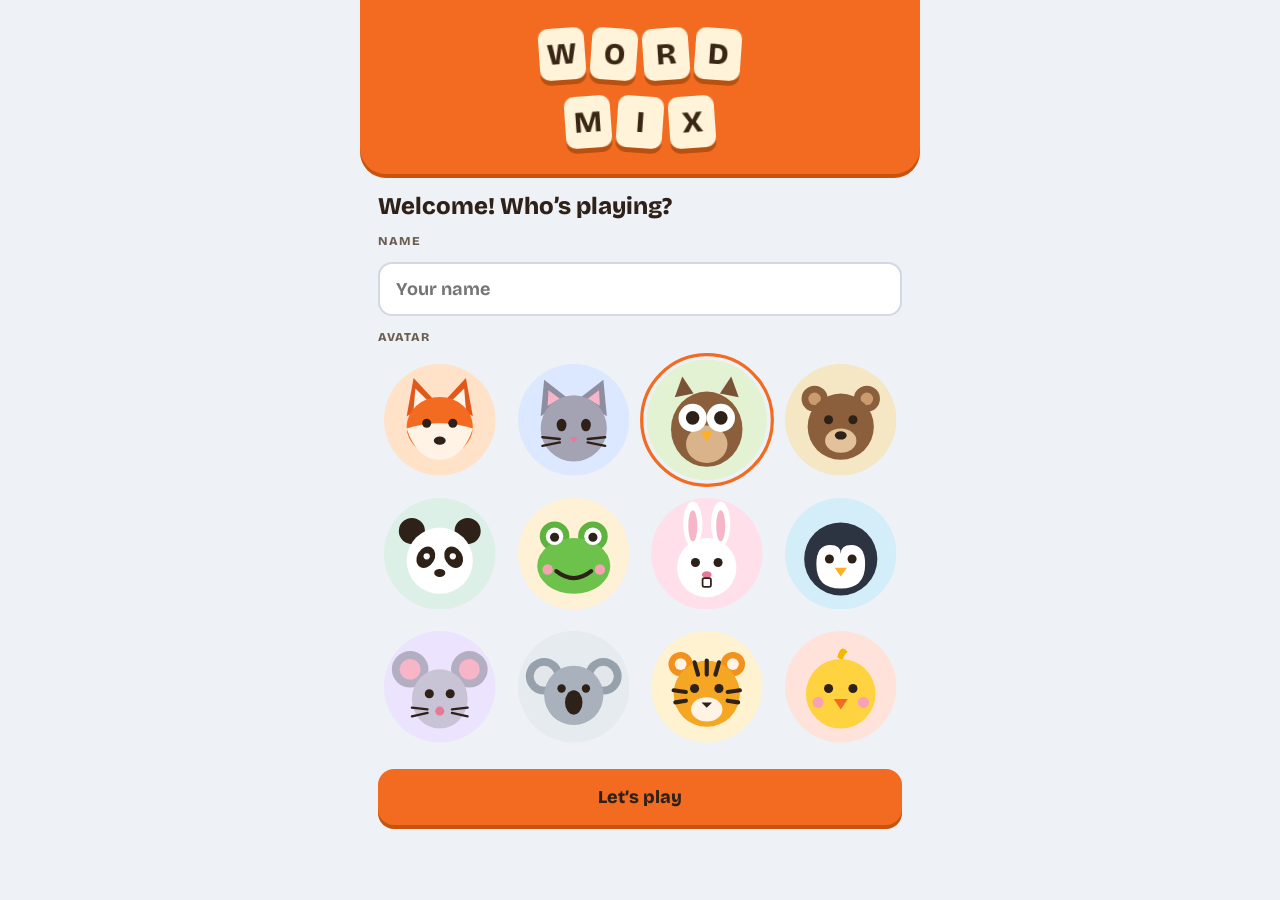
==== index.html @ 6c839f0f "Add Word Mix game Co-Authored-By: Claude Opus 5.5 <noreply@anthropic.com> Claude-Session: https://cl" ====
<!doctype html>
<html lang="en-GB">
<head>
<meta charset="utf-8">
<meta name="viewport" content="width=device-width, initial-scale=1, viewport-fit=cover, user-scalable=no">
<title>Word Mix</title>
<meta name="description" content="A word-grid game. Swipe touching letters to find words. Play solo, pass and play, or phone to phone with no internet.">
<meta name="theme-color" content="#F26B21">
<meta name="apple-mobile-web-app-capable" content="yes">
<meta name="mobile-web-app-capable" content="yes">
<meta name="apple-mobile-web-app-status-bar-style" content="black-translucent">
<meta name="apple-mobile-web-app-title" content="Word Mix">
<link rel="manifest" href="manifest.webmanifest">
<link rel="icon" type="image/png" href="icons/favicon-64.png">
<link rel="apple-touch-icon" href="icons/apple-touch-icon.png">
<link rel="preconnect" href="https://fonts.googleapis.com">
<link rel="preconnect" href="https://fonts.gstatic.com" crossorigin>
<link href="https://fonts.googleapis.com/css2?family=Bricolage+Grotesque:opsz,wght@12..96,500..800&display=swap" rel="stylesheet">
<link rel="stylesheet" href="styles.css">
</head>
<body>
<main id="app"></main>
<script src="qr.js"></script>
<script src="avatars.js"></script>
<script src="net.js"></script>
<script src="app.js"></script>
<script>
  if ('serviceWorker' in navigator && location.protocol !== 'file:') {
    window.addEventListener('load', function () { navigator.serviceWorker.register('sw.js').catch(function () {}); });
  }
</script>
</body>
</html>
---- styles.css ----
:root {
  --bg: #EEF1F5;
  --ink: #2E2117;
  --muted: #6B5D50;
  --orange: #F26B21;
  --orange-dk: #C8530F;
  --orange-btn: #D85A15;
  --card: #FFFFFF;
  --card-sh: #D3D9E2;
  --cream: #FFF8EE;
  --tile: #F6E7C4;
  --tile-sh: #C9A974;
  --tile-ink: #3A2614;
  --sel: #FFC93A;
  --sel-sh: #C9951A;
  --good: #86D069;
  --good-sh: #4E9A32;
  --good-ink: #2E7D1E;
  --bad: #B23A1E;
  --blue: #2F6FDE;
  --blue-sh: #1E4FA8;
  --board: #DCE2EA;
  --font: 'Bricolage Grotesque', ui-rounded, system-ui, -apple-system, 'Segoe UI', sans-serif;
  color-scheme: light;
}
* { box-sizing: border-box; -webkit-tap-highlight-color: transparent; }
html, body { margin: 0; height: 100%; background: var(--bg); color: var(--ink); font-family: var(--font); }
body { overscroll-behavior: none; -webkit-font-smoothing: antialiased; }
button, input { font-family: inherit; color: inherit; }
button { cursor: pointer; }
:focus-visible { outline: 3px solid var(--blue); outline-offset: 2px; }

#app { position: relative; height: 100vh; height: 100dvh; max-width: 560px; margin: 0 auto; overflow: hidden; background: var(--bg); }
.screen { position: absolute; inset: 0; display: flex; flex-direction: column; overflow: hidden; animation: screenIn .45s cubic-bezier(.2,.8,.3,1) both; }
.screen.leaving { animation: screenOut .25s ease-in both; pointer-events: none; }
@keyframes screenIn { from { opacity: 0; transform: translateY(18px); } to { opacity: 1; transform: none; } }
@keyframes screenOut { from { opacity: 1; } to { opacity: 0; transform: scale(.98); } }
.scroll { flex: 1; min-height: 0; overflow-y: auto; -webkit-overflow-scrolling: touch; padding: 18px 18px calc(24px + env(safe-area-inset-bottom)); display: flex; flex-direction: column; gap: 14px; }

/* Header band */
.band { background: var(--orange); padding: calc(14px + env(safe-area-inset-top)) 18px 18px; border-radius: 0 0 26px 26px; box-shadow: 0 4px 0 var(--orange-dk); display: flex; flex-direction: column; gap: 14px; flex-shrink: 0; position: relative; z-index: 2; }
.band-row { display: flex; align-items: center; justify-content: space-between; gap: 10px; }
.band h1 { margin: 0; font-size: 24px; font-weight: 800; color: #FFFFFF; letter-spacing: .01em; }
.icon-btn { width: 44px; height: 44px; border: 0; border-radius: 12px; background: var(--orange-btn); color: #FFFFFF; display: inline-flex; align-items: center; justify-content: center; padding: 0; flex-shrink: 0; transition: transform .15s; }
.icon-btn:active { transform: translateY(2px) scale(.95); }
.icon-btn svg { width: 22px; height: 22px; }
.band-btn { height: 44px; padding: 0 14px; border: 0; border-radius: 12px; background: var(--orange-btn); color: #FFFFFF; font-weight: 700; font-size: 15px; transition: transform .15s; }
.band-btn:active { transform: translateY(2px) scale(.96); }

/* Logo */
.logo { display: flex; gap: 4px; align-items: center; }
.logo .lt { display: inline-block; }
.logo .lt span { display: flex; align-items: center; justify-content: center; width: 30px; height: 34px; border-radius: 7px; background: #FFF3D9; color: #3A2614; font-weight: 800; font-size: 19px; box-shadow: 0 3px 0 #B8500F; animation: bob 3.2s ease-in-out infinite; }
.logo .gap { width: 8px; }
.logo.big .lt span { width: 46px; height: 52px; font-size: 30px; border-radius: 10px; box-shadow: 0 5px 0 #B8500F; }
.logo.big { gap: 6px; flex-wrap: wrap; justify-content: center; }
.logo.big .gap { width: 100%; height: 4px; }
.logo.intro .lt { animation: logoDrop .9s cubic-bezier(.3,1.5,.5,1) both; }
@keyframes bob { 0%, 100% { transform: translateY(0); } 50% { transform: translateY(-4px); } }
@keyframes logoDrop { 0% { opacity: 0; transform: translateY(-60px) rotate(-20deg); } 70% { opacity: 1; transform: translateY(4px) rotate(var(--r, 0deg)); } 100% { opacity: 1; transform: rotate(var(--r, 0deg)); } }

/* Buttons and cards */
.btn { display: flex; align-items: center; justify-content: center; gap: 10px; min-height: 56px; padding: 0 20px; border: 0; border-radius: 16px; font-weight: 800; font-size: 18px; transition: transform .15s, box-shadow .15s; text-decoration: none; }
.btn:active { transform: translateY(3px); box-shadow: none !important; }
.btn:disabled { opacity: .45; pointer-events: none; }
.btn-orange { background: var(--orange); color: #2E2117; box-shadow: 0 4px 0 var(--orange-dk); }
.btn-blue { background: var(--blue); color: #FFFFFF; box-shadow: 0 4px 0 var(--blue-sh); }
.btn-white { background: var(--card); color: var(--ink); box-shadow: 0 4px 0 var(--card-sh); }
.btn-ghost { background: transparent; color: var(--ink); min-height: 48px; font-size: 16px; font-weight: 700; }
.btn svg { width: 22px; height: 22px; flex-shrink: 0; }
.big-choice { display: flex; align-items: center; gap: 14px; width: 100%; padding: 16px; border: 0; border-radius: 18px; background: var(--card); box-shadow: 0 4px 0 var(--card-sh); text-align: left; transition: transform .15s, box-shadow .15s; }
.big-choice:active { transform: translateY(3px); box-shadow: none; }
.big-choice .ic { width: 52px; height: 52px; border-radius: 14px; display: flex; align-items: center; justify-content: center; flex-shrink: 0; }
.big-choice .ic svg { width: 28px; height: 28px; }
.big-choice b { display: block; font-size: 19px; font-weight: 800; }
.big-choice small { display: block; font-size: 14px; color: var(--muted); font-weight: 600; margin-top: 2px; }
.card { background: var(--card); border-radius: 18px; box-shadow: 0 4px 0 var(--card-sh); padding: 16px; display: flex; flex-direction: column; gap: 12px; }
.label { font-size: 12px; font-weight: 800; letter-spacing: .08em; text-transform: uppercase; color: var(--muted); }
.hint-text { font-size: 14px; color: var(--muted); font-weight: 600; margin: 0; line-height: 1.4; }
h2.title { margin: 0; font-size: 24px; font-weight: 800; }

/* Segmented controls */
.seg { display: grid; grid-auto-columns: minmax(0, 1fr); grid-auto-flow: column; gap: 8px; }
.seg button { min-height: 48px; border: 2px solid var(--card-sh); border-radius: 12px; background: var(--card); font-weight: 700; font-size: 15px; padding: 4px 6px; transition: background-color .2s, color .2s, transform .15s; }
.seg button[aria-pressed="true"] { background: var(--blue); border-color: var(--blue); color: #FFFFFF; }
.seg button:active { transform: scale(.96); }
.modes { display: grid; grid-template-columns: repeat(2, minmax(0, 1fr)); gap: 10px; }
.mode { border: 2px solid var(--card-sh); background: var(--card); border-radius: 16px; padding: 14px 12px; text-align: left; display: flex; flex-direction: column; gap: 4px; transition: transform .15s, background-color .2s, border-color .2s; }
.mode b { font-size: 18px; font-weight: 800; }
.mode small { font-size: 13px; color: var(--muted); font-weight: 600; line-height: 1.3; }
.mode[aria-pressed="true"] { background: #FFF1E6; border-color: var(--orange); }
.mode:active { transform: scale(.97); }

/* Profile */
.player-chip { display: flex; align-items: center; gap: 10px; padding: 6px 14px 6px 6px; border: 0; border-radius: 999px; background: var(--cream); font-weight: 800; font-size: 16px; max-width: 70%; transition: transform .15s; }
.player-chip span { overflow: hidden; text-overflow: ellipsis; white-space: nowrap; }
.player-chip:active { transform: scale(.96); }
.avatar { display: block; flex-shrink: 0; }
.avatar-grid { display: grid; grid-template-columns: repeat(4, minmax(0, 1fr)); gap: 10px; }
.avatar-grid button { border: 3px solid transparent; background: transparent; border-radius: 999px; padding: 3px; display: flex; align-items: center; justify-content: center; transition: transform .2s, border-color .2s; }
.avatar-grid button[aria-pressed="true"] { border-color: var(--orange); transform: scale(1.08); }
.avatar-grid button svg { width: 100%; height: auto; }
.text-input { width: 100%; height: 54px; border: 2px solid var(--card-sh); border-radius: 14px; padding: 0 16px; font-size: 18px; font-weight: 700; background: var(--card); }
.text-input:focus { border-color: var(--blue); outline: none; }
.players { display: flex; flex-direction: column; gap: 8px; }
.prow { display: flex; align-items: center; gap: 12px; padding: 8px 10px; border-radius: 14px; background: var(--cream); animation: rowIn .6s cubic-bezier(.2,.9,.3,1.2) both; }
.prow b { flex: 1; font-size: 17px; font-weight: 800; overflow: hidden; text-overflow: ellipsis; white-space: nowrap; }
.prow .x { width: 44px; height: 44px; border: 0; border-radius: 12px; background: transparent; color: var(--muted); display: flex; align-items: center; justify-content: center; }
.prow .tag { font-size: 12px; font-weight: 800; color: var(--muted); text-transform: uppercase; letter-spacing: .06em; }

/* Game */
.game-band { gap: 12px; }
.stat { display: flex; align-items: center; gap: 12px; padding: 10px 14px; border-radius: 14px; background: var(--cream); flex: 1; min-width: 0; }
.stat .clock { font-weight: 800; font-size: 20px; font-variant-numeric: tabular-nums; min-width: 48px; }
.bar { flex: 1; height: 10px; border-radius: 999px; background: #F3DCC6; overflow: hidden; }
.bar i { display: block; height: 100%; width: 100%; background: var(--orange); border-radius: 999px; transform-origin: left; transition: transform 1s linear; }
.count { display: flex; flex-direction: column; align-items: center; justify-content: center; padding: 6px 12px; border-radius: 14px; background: var(--cream); min-width: 66px; }
.count b { font-weight: 800; font-size: 22px; line-height: 1; font-variant-numeric: tabular-nums; }
.count small { font-size: 11px; font-weight: 800; letter-spacing: .06em; text-transform: uppercase; color: var(--muted); }
.count.pop b { animation: pop .6s cubic-bezier(.3,1.6,.5,1); }
@keyframes pop { 0% { transform: scale(1); } 40% { transform: scale(1.3); } 100% { transform: scale(1); } }
.wordbar { margin: 16px 16px 0; min-height: 82px; flex-shrink: 0; display: flex; flex-direction: column; align-items: center; justify-content: center; gap: 4px; border-radius: 18px; background: var(--card); box-shadow: 0 4px 0 var(--card-sh); padding: 8px 12px; position: relative; }
.wordbar .w { font-size: 34px; font-weight: 800; letter-spacing: .08em; line-height: 1.1; min-height: 38px; display: flex; align-items: center; text-align: center; word-break: break-all; }
.wordbar .w.placeholder { font-size: 21px; color: var(--muted); letter-spacing: .02em; }
.wordbar .w.valid, .wordbar .w.good { color: var(--good-ink); }
.wordbar .w.bad { color: var(--bad); }
.wordbar .m { font-size: 14px; font-weight: 700; color: var(--muted); min-height: 18px; }
.wordbar .m.good { color: var(--good-ink); }
.wordbar .m.bad { color: var(--bad); }
.wordbar .m.hint { color: var(--blue-sh); }
.shake { animation: shake .55s ease-out; }
@keyframes shake { 0%, 100% { transform: none; } 20% { transform: translateX(-12px); } 40% { transform: translateX(10px); } 60% { transform: translateX(-6px); } 80% { transform: translateX(4px); } }
.fadein { animation: fadeUp .4s ease-out; }
@keyframes fadeUp { from { opacity: 0; transform: translateY(6px); } to { opacity: 1; transform: none; } }

.board-wrap { flex: 1; min-height: 0; display: flex; align-items: center; justify-content: center; padding: 12px 16px; position: relative; }
.board-panel { padding: 8px; border-radius: 22px; background: var(--board); }
.board { position: relative; display: grid; grid-template-columns: repeat(var(--n), minmax(0, 1fr)); grid-template-rows: repeat(var(--n), minmax(0, 1fr)); gap: var(--gap); touch-action: none; user-select: none; -webkit-user-select: none; }
.cell { display: flex; }
.cell.intro { animation: tileIn .8s cubic-bezier(.2,.9,.3,1.25) both; }
@keyframes tileIn { 0% { opacity: 0; transform: scale(.4) translateY(18px); } 70% { opacity: 1; transform: scale(1.06); } 100% { opacity: 1; transform: none; } }
.tile { width: 100%; height: 100%; display: flex; align-items: center; justify-content: center; border-radius: calc(var(--ts) * .18); background: var(--tile-bg, var(--tile)); color: var(--tile-ink); box-shadow: 0 5px 0 var(--tile-sh); font-weight: 800; font-size: calc(var(--ts) * .48); line-height: 1; transition: background-color .2s, color .2s, box-shadow .2s, transform .2s; pointer-events: none; }
.tile.qu { font-size: calc(var(--ts) * .38); letter-spacing: -.02em; }
.tile.sel { background: var(--sel); box-shadow: 0 2px 0 var(--sel-sh); transform: translateY(3px); animation: pick .45s ease-out; }
.tile.sel.valid { background: var(--good); color: #183008; box-shadow: 0 2px 0 var(--good-sh); }
.tile.hinted { background: #D6E4FF; color: #1B3F8F; box-shadow: 0 5px 0 #9DB6E8; animation: hintPulse 1.4s ease-out infinite; }
.tile.cheer { animation: cheer .9s cubic-bezier(.3,1.5,.5,1) both; }
@keyframes pick { 0% { transform: translateY(3px) scale(1); } 35% { transform: translateY(3px) scale(.85); } 70% { transform: translateY(3px) scale(1.08); } 100% { transform: translateY(3px) scale(1); } }
@keyframes cheer { 0% { transform: none; } 30% { transform: translateY(-16px) scale(1.1); } 60% { transform: translateY(2px) scale(.96); } 100% { transform: none; } }
@keyframes hintPulse { 0% { box-shadow: 0 0 0 0 rgba(47,111,222,.8), 0 5px 0 #9DB6E8; transform: scale(1); } 50% { box-shadow: 0 0 0 12px rgba(47,111,222,0), 0 5px 0 #9DB6E8; transform: scale(1.05); } 100% { box-shadow: 0 0 0 0 rgba(47,111,222,0), 0 5px 0 #9DB6E8; transform: scale(1); } }
.trail { position: absolute; inset: 0; pointer-events: none; overflow: visible; }
.trail polyline { fill: none; stroke-linecap: round; stroke-linejoin: round; opacity: .55; transition: stroke .2s; }
.game-foot { flex-shrink: 0; min-height: 76px; display: flex; align-items: center; justify-content: center; padding: 0 16px calc(14px + env(safe-area-inset-bottom)); }
.hint-btn { display: inline-flex; align-items: center; gap: 8px; height: 54px; padding: 0 26px; border: 0; border-radius: 999px; background: var(--blue); color: #FFFFFF; font-weight: 800; font-size: 18px; box-shadow: 0 4px 0 var(--blue-sh); animation: hintIn .6s cubic-bezier(.3,1.5,.5,1) both; }
.hint-btn svg { width: 22px; height: 22px; }
.hint-btn.out { animation: hintOut .45s ease-in both; }
.hint-btn .ring { position: absolute; }
@keyframes hintIn { 0% { opacity: 0; transform: translateY(20px) scale(.6); } 100% { opacity: 1; transform: none; } }
@keyframes hintOut { to { opacity: 0; transform: translateY(14px) scale(.8); } }
.foot-note { font-size: 14px; font-weight: 600; color: var(--muted); text-align: center; }

/* Overlays */
.overlay { position: absolute; inset: 0; z-index: 20; background: rgba(46,33,23,.5); display: flex; align-items: flex-end; animation: fade .3s ease-out both; }
.overlay.center { align-items: center; justify-content: center; padding: 20px; }
.sheet { width: 100%; max-height: 92%; overflow-y: auto; background: #FFFDF7; border-radius: 26px 26px 0 0; padding: 24px 20px calc(26px + env(safe-area-inset-bottom)); display: flex; flex-direction: column; gap: 16px; animation: sheetUp .5s cubic-bezier(.2,.9,.3,1.05) both; }
.dialog { width: 100%; max-width: 420px; background: #FFFDF7; border-radius: 24px; padding: 24px 20px; display: flex; flex-direction: column; gap: 14px; animation: dialogIn .5s cubic-bezier(.3,1.4,.5,1) both; text-align: center; align-items: stretch; }
@keyframes fade { from { opacity: 0; } to { opacity: 1; } }
@keyframes sheetUp { from { transform: translateY(100%); } to { transform: none; } }
@keyframes dialogIn { from { opacity: 0; transform: scale(.85); } to { opacity: 1; transform: none; } }
.countdown { font-size: 120px; font-weight: 800; color: #FFFFFF; text-shadow: 0 6px 0 var(--orange-dk); animation: countPop .9s cubic-bezier(.3,1.5,.5,1) both; }
@keyframes countPop { 0% { opacity: 0; transform: scale(.3); } 40% { opacity: 1; transform: scale(1.1); } 80% { opacity: 1; transform: scale(1); } 100% { opacity: 0; transform: scale(.9); } }

/* Results */
.total { font-size: 76px; font-weight: 800; line-height: 1; color: #FFFFFF; font-variant-numeric: tabular-nums; animation: totalIn .8s cubic-bezier(.3,1.5,.5,1) both; text-align: center; }
@keyframes totalIn { 0% { transform: scale(.5); opacity: 0; } 60% { transform: scale(1.1); opacity: 1; } 100% { transform: none; opacity: 1; } }
.band .sub { text-align: center; font-weight: 700; font-size: 16px; color: #3A1A05; }
.band .eyebrow { text-align: center; font-weight: 800; font-size: 14px; letter-spacing: .08em; text-transform: uppercase; color: #3A1A05; }
.wrow { display: flex; justify-content: space-between; align-items: center; gap: 10px; padding: 10px 14px; border-radius: 12px; background: var(--card); box-shadow: 0 3px 0 var(--card-sh); animation: rowIn .6s cubic-bezier(.2,.9,.3,1.2) both; }
.wrow b { font-weight: 800; font-size: 18px; letter-spacing: .06em; }
.wrow .pts { font-weight: 800; font-size: 15px; color: var(--orange); background: var(--ink); padding: 3px 10px; border-radius: 999px; white-space: nowrap; }
.wrow.shared b { text-decoration: line-through; text-decoration-thickness: 3px; color: var(--muted); }
.wrow.shared .pts { background: var(--board); color: var(--muted); }
@keyframes rowIn { 0% { opacity: 0; transform: translateX(-28px) scale(.92); } 70% { opacity: 1; transform: translateX(3px) scale(1.02); } 100% { opacity: 1; transform: none; } }
.rank { display: flex; align-items: center; gap: 12px; padding: 12px; border-radius: 16px; background: var(--card); box-shadow: 0 4px 0 var(--card-sh); border: 0; width: 100%; text-align: left; animation: rowIn .6s cubic-bezier(.2,.9,.3,1.2) both; }
.rank .pos { width: 30px; font-size: 20px; font-weight: 800; color: var(--muted); text-align: center; }
.rank .nm { flex: 1; min-width: 0; }
.rank .nm b { display: block; font-size: 18px; font-weight: 800; overflow: hidden; text-overflow: ellipsis; white-space: nowrap; }
.rank .nm small { font-size: 13px; font-weight: 600; color: var(--muted); }
.rank .sc { font-size: 26px; font-weight: 800; font-variant-numeric: tabular-nums; }
.rank.first { background: #FFF1E6; box-shadow: 0 4px 0 #F3C4A3; }
.rank[aria-pressed="true"] { outline: 3px solid var(--orange); }
.badge { align-self: center; padding: 6px 14px; border-radius: 999px; background: #FFF3D9; color: #3A1A05; font-weight: 800; font-size: 14px; animation: dialogIn .6s .4s cubic-bezier(.3,1.4,.5,1) both; }
.empty { text-align: center; color: var(--muted); font-weight: 600; padding: 24px 8px; }

/* Leaderboard */
.lb-row { display: flex; align-items: center; gap: 12px; padding: 10px 12px; border-radius: 14px; background: var(--card); box-shadow: 0 3px 0 var(--card-sh); animation: rowIn .5s cubic-bezier(.2,.9,.3,1.2) both; }
.lb-row .pos { width: 26px; text-align: center; font-weight: 800; font-size: 18px; color: var(--muted); }
.lb-row .nm { flex: 1; min-width: 0; }
.lb-row .nm b { display: block; font-size: 17px; font-weight: 800; overflow: hidden; text-overflow: ellipsis; white-space: nowrap; }
.lb-row .nm small { font-size: 13px; color: var(--muted); font-weight: 600; }
.lb-row .sc { font-size: 22px; font-weight: 800; font-variant-numeric: tabular-nums; }

/* Settings toggles */
.toggle-row { display: flex; align-items: center; justify-content: space-between; gap: 12px; min-height: 52px; }
.toggle-row span { font-weight: 700; font-size: 16px; }
.switch { position: relative; width: 58px; height: 34px; border: 0; border-radius: 999px; background: var(--card-sh); padding: 0; flex-shrink: 0; transition: background-color .25s; }
.switch::after { content: ''; position: absolute; top: 4px; left: 4px; width: 26px; height: 26px; border-radius: 50%; background: #FFFFFF; box-shadow: 0 2px 0 rgba(0,0,0,.15); transition: transform .3s cubic-bezier(.3,1.4,.5,1); }
.switch[aria-checked="true"] { background: var(--blue); }
.switch[aria-checked="true"]::after { transform: translateX(24px); }

/* Nearby */
.qr-box { align-self: center; padding: 12px; border-radius: 20px; background: #FFFFFF; box-shadow: 0 4px 0 var(--card-sh); animation: dialogIn .5s cubic-bezier(.3,1.4,.5,1) both; }
.qr-box canvas { display: block; image-rendering: pixelated; }
.scanner { position: absolute; inset: 0; z-index: 30; background: #000000; display: flex; flex-direction: column; animation: fade .3s ease-out both; }
.scanner video { flex: 1; min-height: 0; width: 100%; object-fit: cover; }
.scanner .frame { position: absolute; left: 50%; top: 45%; width: 72vmin; height: 72vmin; max-width: 360px; max-height: 360px; transform: translate(-50%, -50%); border: 4px solid rgba(255,255,255,.9); border-radius: 24px; box-shadow: 0 0 0 100vmax rgba(0,0,0,.45); pointer-events: none; }
.scanner .bar-bottom { position: absolute; left: 0; right: 0; bottom: 0; padding: 18px 18px calc(22px + env(safe-area-inset-bottom)); display: flex; flex-direction: column; gap: 10px; align-items: center; color: #FFFFFF; text-align: center; font-weight: 700; }
.code-area { width: 100%; min-height: 110px; border: 2px solid var(--card-sh); border-radius: 14px; padding: 10px; font-family: ui-monospace, Menlo, monospace; font-size: 12px; background: var(--card); resize: vertical; word-break: break-all; }
.status { display: flex; align-items: center; gap: 10px; justify-content: center; font-weight: 700; color: var(--muted); }
.spinner { width: 20px; height: 20px; border-radius: 50%; border: 3px solid var(--card-sh); border-top-color: var(--orange); animation: spin .9s linear infinite; }
@keyframes spin { to { transform: rotate(360deg); } }
.steps { margin: 0; padding-left: 20px; color: var(--muted); font-weight: 600; font-size: 14px; line-height: 1.5; }

.toast { position: absolute; left: 50%; bottom: calc(24px + env(safe-area-inset-bottom)); transform: translateX(-50%); z-index: 50; background: var(--ink); color: #FFFFFF; padding: 12px 18px; border-radius: 14px; font-weight: 700; font-size: 15px; max-width: calc(100% - 32px); text-align: center; animation: toastIn .45s cubic-bezier(.3,1.4,.5,1) both; }
@keyframes toastIn { from { opacity: 0; transform: translate(-50%, 20px); } to { opacity: 1; transform: translate(-50%, 0); } }
.loading { flex: 1; display: flex; flex-direction: column; align-items: center; justify-content: center; gap: 18px; background: var(--orange); }
.loading p { margin: 0; color: #3A1A05; font-weight: 700; }
.sr-only { position: absolute; width: 1px; height: 1px; overflow: hidden; clip: rect(0 0 0 0); white-space: nowrap; }

@media (prefers-reduced-motion: reduce) {
  *, *::before, *::after { animation-duration: .01ms !important; animation-iteration-count: 1 !important; transition-duration: .01ms !important; }
}
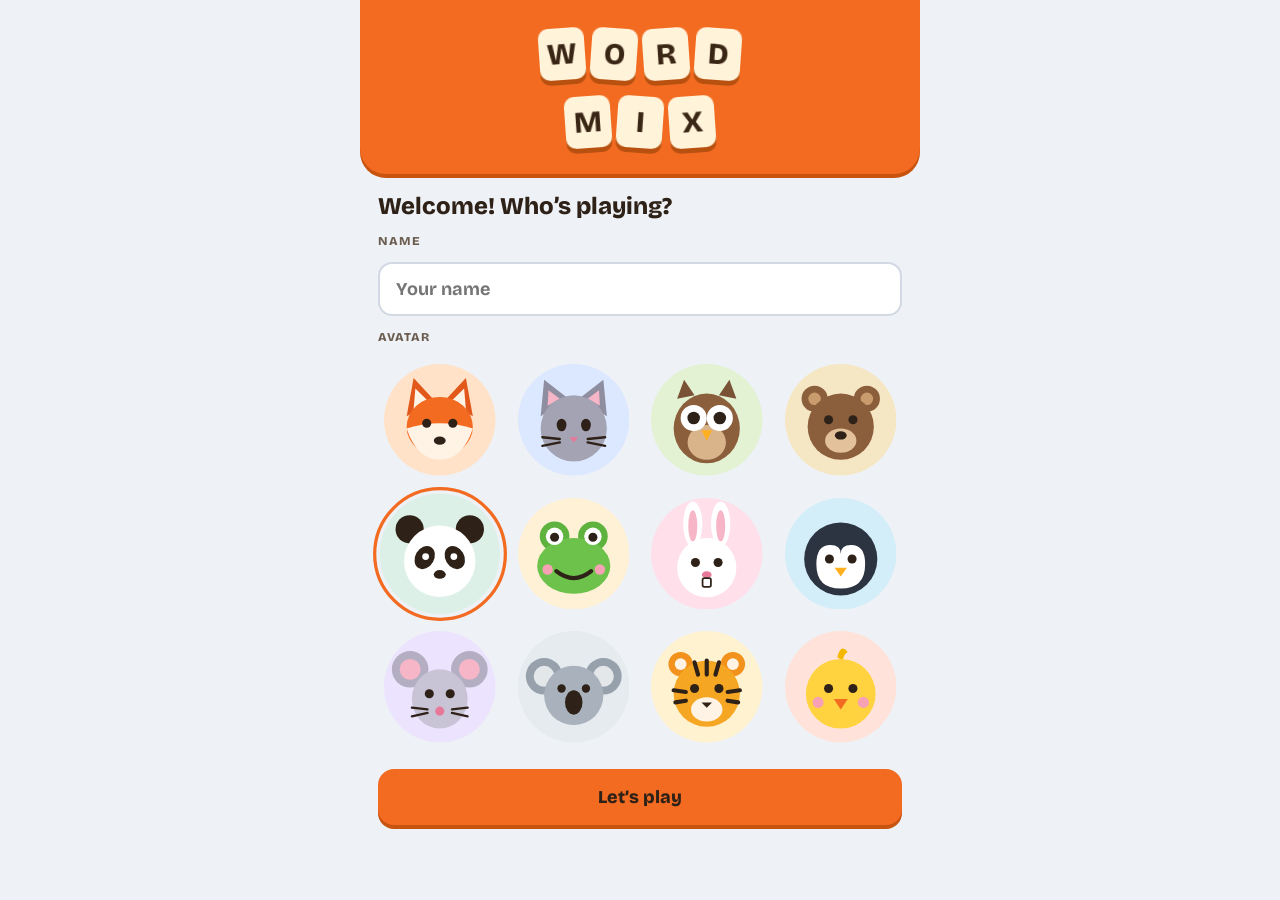
==== commit b57bf7a4: "Party mode, Survival, Rarity and Daily Puzzle; new scoring with unique-word bonus; up to 8 players; " ====
--- a/index.html
+++ b/index.html
@@ -6,6 +6,7 @@
 <title>Word Mix</title>
 <meta name="description" content="A word-grid game. Swipe touching letters to find words. Play solo, pass and play, or phone to phone with no internet.">
 <meta name="theme-color" content="#F26B21">
+<meta name="color-scheme" content="light dark">
 <meta name="apple-mobile-web-app-capable" content="yes">
 <meta name="mobile-web-app-capable" content="yes">
 <meta name="apple-mobile-web-app-status-bar-style" content="black-translucent">
--- a/styles.css
+++ b/styles.css
@@ -20,8 +20,43 @@
   --blue: #2F6FDE;
   --blue-sh: #1E4FA8;
   --board: #DCE2EA;
+  --bar-bg: #F3DCC6;
+  --mode-sel: #FFF1E6;
+  --first: #FFF1E6;
+  --first-sh: #F3C4A3;
+  --sheet: #FFFDF7;
+  --pill-bg: #2E2117;
+  --toast-bg: #2E2117;
+  --toast-fg: #FFFFFF;
+  --hint-ink: #1E4FA8;
+  --band-ink: #3A1A05;
   --font: 'Bricolage Grotesque', ui-rounded, system-ui, -apple-system, 'Segoe UI', sans-serif;
   color-scheme: light;
+}
+:root[data-theme="dark"] {
+  --bg: #16120E;
+  --ink: #F6EDE2;
+  --muted: #BBA894;
+  --orange: #E2621C;
+  --orange-dk: #9A3F0B;
+  --orange-btn: #BF4E11;
+  --card: #29221B;
+  --card-sh: #0B0806;
+  --cream: #2F271F;
+  --board: #2B241D;
+  --good-ink: #8FD86F;
+  --bad: #FF8F75;
+  --bar-bg: #4A3A2C;
+  --mode-sel: #3D2617;
+  --first: #3D2617;
+  --first-sh: #120C07;
+  --sheet: #211B15;
+  --pill-bg: #0E0B08;
+  --toast-bg: #F6EDE2;
+  --toast-fg: #16120E;
+  --hint-ink: #9DBBFF;
+  --band-ink: #2A1203;
+  color-scheme: dark;
 }
 * { box-sizing: border-box; -webkit-tap-highlight-color: transparent; }
 html, body { margin: 0; height: 100%; background: var(--bg); color: var(--ink); font-family: var(--font); }
@@ -88,7 +123,7 @@
 .mode { border: 2px solid var(--card-sh); background: var(--card); border-radius: 16px; padding: 14px 12px; text-align: left; display: flex; flex-direction: column; gap: 4px; transition: transform .15s, background-color .2s, border-color .2s; }
 .mode b { font-size: 18px; font-weight: 800; }
 .mode small { font-size: 13px; color: var(--muted); font-weight: 600; line-height: 1.3; }
-.mode[aria-pressed="true"] { background: #FFF1E6; border-color: var(--orange); }
+.mode[aria-pressed="true"] { background: var(--mode-sel); border-color: var(--orange); }
 .mode:active { transform: scale(.97); }
 
 /* Profile */
@@ -112,7 +147,7 @@
 .game-band { gap: 12px; }
 .stat { display: flex; align-items: center; gap: 12px; padding: 10px 14px; border-radius: 14px; background: var(--cream); flex: 1; min-width: 0; }
 .stat .clock { font-weight: 800; font-size: 20px; font-variant-numeric: tabular-nums; min-width: 48px; }
-.bar { flex: 1; height: 10px; border-radius: 999px; background: #F3DCC6; overflow: hidden; }
+.bar { flex: 1; height: 10px; border-radius: 999px; background: var(--bar-bg); overflow: hidden; }
 .bar i { display: block; height: 100%; width: 100%; background: var(--orange); border-radius: 999px; transform-origin: left; transition: transform 1s linear; }
 .count { display: flex; flex-direction: column; align-items: center; justify-content: center; padding: 6px 12px; border-radius: 14px; background: var(--cream); min-width: 66px; }
 .count b { font-weight: 800; font-size: 22px; line-height: 1; font-variant-numeric: tabular-nums; }
@@ -127,13 +162,13 @@
 .wordbar .m { font-size: 14px; font-weight: 700; color: var(--muted); min-height: 18px; }
 .wordbar .m.good { color: var(--good-ink); }
 .wordbar .m.bad { color: var(--bad); }
-.wordbar .m.hint { color: var(--blue-sh); }
+.wordbar .m.hint { color: var(--hint-ink); }
 .shake { animation: shake .55s ease-out; }
 @keyframes shake { 0%, 100% { transform: none; } 20% { transform: translateX(-12px); } 40% { transform: translateX(10px); } 60% { transform: translateX(-6px); } 80% { transform: translateX(4px); } }
 .fadein { animation: fadeUp .4s ease-out; }
 @keyframes fadeUp { from { opacity: 0; transform: translateY(6px); } to { opacity: 1; transform: none; } }
 
-.board-wrap { flex: 1; min-height: 0; display: flex; align-items: center; justify-content: center; padding: 12px 16px; position: relative; }
+.board-wrap { flex: 1; min-height: 0; display: flex; flex-direction: column; align-items: center; justify-content: center; padding: 0 16px 8px; position: relative; }
 .board-panel { padding: 8px; border-radius: 22px; background: var(--board); }
 .board { position: relative; display: grid; grid-template-columns: repeat(var(--n), minmax(0, 1fr)); grid-template-rows: repeat(var(--n), minmax(0, 1fr)); gap: var(--gap); touch-action: none; user-select: none; -webkit-user-select: none; }
 .cell { display: flex; }
@@ -150,9 +185,11 @@
 @keyframes hintPulse { 0% { box-shadow: 0 0 0 0 rgba(47,111,222,.8), 0 5px 0 #9DB6E8; transform: scale(1); } 50% { box-shadow: 0 0 0 12px rgba(47,111,222,0), 0 5px 0 #9DB6E8; transform: scale(1.05); } 100% { box-shadow: 0 0 0 0 rgba(47,111,222,0), 0 5px 0 #9DB6E8; transform: scale(1); } }
 .trail { position: absolute; inset: 0; pointer-events: none; overflow: visible; }
 .trail polyline { fill: none; stroke-linecap: round; stroke-linejoin: round; opacity: .55; transition: stroke .2s; }
-.game-foot { flex-shrink: 0; min-height: 76px; display: flex; align-items: center; justify-content: center; padding: 0 16px calc(14px + env(safe-area-inset-bottom)); }
-.hint-btn { display: inline-flex; align-items: center; gap: 8px; height: 54px; padding: 0 26px; border: 0; border-radius: 999px; background: var(--blue); color: #FFFFFF; font-weight: 800; font-size: 18px; box-shadow: 0 4px 0 var(--blue-sh); animation: hintIn .6s cubic-bezier(.3,1.5,.5,1) both; }
-.hint-btn svg { width: 22px; height: 22px; }
+.game-foot { flex-shrink: 0; height: calc(12px + env(safe-area-inset-bottom)); }
+.hint-row { flex-shrink: 0; height: 66px; display: flex; align-items: center; justify-content: center; }
+.hint-btn { display: inline-flex; align-items: center; gap: 6px; height: 52px; padding: 0 20px 0 14px; border: 0; border-radius: 999px; background: #FFC93A; color: #3A2614; font-weight: 800; font-size: 17px; box-shadow: 0 4px 0 #C9951A; animation: hintIn .6s cubic-bezier(.3,1.5,.5,1) both, glow 1.2s .6s ease-in-out infinite; }
+.hint-btn svg { width: 28px; height: 28px; }
+@keyframes glow { 0%, 100% { filter: drop-shadow(0 0 0 rgba(255,201,58,0)); } 50% { filter: drop-shadow(0 0 10px rgba(255,201,58,.9)); } }
 .hint-btn.out { animation: hintOut .45s ease-in both; }
 .hint-btn .ring { position: absolute; }
 @keyframes hintIn { 0% { opacity: 0; transform: translateY(20px) scale(.6); } 100% { opacity: 1; transform: none; } }
@@ -162,8 +199,8 @@
 /* Overlays */
 .overlay { position: absolute; inset: 0; z-index: 20; background: rgba(46,33,23,.5); display: flex; align-items: flex-end; animation: fade .3s ease-out both; }
 .overlay.center { align-items: center; justify-content: center; padding: 20px; }
-.sheet { width: 100%; max-height: 92%; overflow-y: auto; background: #FFFDF7; border-radius: 26px 26px 0 0; padding: 24px 20px calc(26px + env(safe-area-inset-bottom)); display: flex; flex-direction: column; gap: 16px; animation: sheetUp .5s cubic-bezier(.2,.9,.3,1.05) both; }
-.dialog { width: 100%; max-width: 420px; background: #FFFDF7; border-radius: 24px; padding: 24px 20px; display: flex; flex-direction: column; gap: 14px; animation: dialogIn .5s cubic-bezier(.3,1.4,.5,1) both; text-align: center; align-items: stretch; }
+.sheet { width: 100%; max-height: 92%; overflow-y: auto; background: var(--sheet); border-radius: 26px 26px 0 0; padding: 24px 20px calc(26px + env(safe-area-inset-bottom)); display: flex; flex-direction: column; gap: 16px; animation: sheetUp .5s cubic-bezier(.2,.9,.3,1.05) both; }
+.dialog { width: 100%; max-width: 420px; background: var(--sheet); border-radius: 24px; padding: 24px 20px; display: flex; flex-direction: column; gap: 14px; animation: dialogIn .5s cubic-bezier(.3,1.4,.5,1) both; text-align: center; align-items: stretch; }
 @keyframes fade { from { opacity: 0; } to { opacity: 1; } }
 @keyframes sheetUp { from { transform: translateY(100%); } to { transform: none; } }
 @keyframes dialogIn { from { opacity: 0; transform: scale(.85); } to { opacity: 1; transform: none; } }
@@ -173,11 +210,11 @@
 /* Results */
 .total { font-size: 76px; font-weight: 800; line-height: 1; color: #FFFFFF; font-variant-numeric: tabular-nums; animation: totalIn .8s cubic-bezier(.3,1.5,.5,1) both; text-align: center; }
 @keyframes totalIn { 0% { transform: scale(.5); opacity: 0; } 60% { transform: scale(1.1); opacity: 1; } 100% { transform: none; opacity: 1; } }
-.band .sub { text-align: center; font-weight: 700; font-size: 16px; color: #3A1A05; }
-.band .eyebrow { text-align: center; font-weight: 800; font-size: 14px; letter-spacing: .08em; text-transform: uppercase; color: #3A1A05; }
+.band .sub { text-align: center; font-weight: 700; font-size: 16px; color: var(--band-ink); }
+.band .eyebrow { text-align: center; font-weight: 800; font-size: 14px; letter-spacing: .08em; text-transform: uppercase; color: var(--band-ink); }
 .wrow { display: flex; justify-content: space-between; align-items: center; gap: 10px; padding: 10px 14px; border-radius: 12px; background: var(--card); box-shadow: 0 3px 0 var(--card-sh); animation: rowIn .6s cubic-bezier(.2,.9,.3,1.2) both; }
 .wrow b { font-weight: 800; font-size: 18px; letter-spacing: .06em; }
-.wrow .pts { font-weight: 800; font-size: 15px; color: var(--orange); background: var(--ink); padding: 3px 10px; border-radius: 999px; white-space: nowrap; }
+.wrow .pts { font-weight: 800; font-size: 15px; color: #FF8A3D; background: var(--pill-bg); padding: 3px 10px; border-radius: 999px; white-space: nowrap; }
 .wrow.shared b { text-decoration: line-through; text-decoration-thickness: 3px; color: var(--muted); }
 .wrow.shared .pts { background: var(--board); color: var(--muted); }
 @keyframes rowIn { 0% { opacity: 0; transform: translateX(-28px) scale(.92); } 70% { opacity: 1; transform: translateX(3px) scale(1.02); } 100% { opacity: 1; transform: none; } }
@@ -187,7 +224,7 @@
 .rank .nm b { display: block; font-size: 18px; font-weight: 800; overflow: hidden; text-overflow: ellipsis; white-space: nowrap; }
 .rank .nm small { font-size: 13px; font-weight: 600; color: var(--muted); }
 .rank .sc { font-size: 26px; font-weight: 800; font-variant-numeric: tabular-nums; }
-.rank.first { background: #FFF1E6; box-shadow: 0 4px 0 #F3C4A3; }
+.rank.first { background: var(--first); box-shadow: 0 4px 0 var(--first-sh); }
 .rank[aria-pressed="true"] { outline: 3px solid var(--orange); }
 .badge { align-self: center; padding: 6px 14px; border-radius: 999px; background: #FFF3D9; color: #3A1A05; font-weight: 800; font-size: 14px; animation: dialogIn .6s .4s cubic-bezier(.3,1.4,.5,1) both; }
 .empty { text-align: center; color: var(--muted); font-weight: 600; padding: 24px 8px; }
@@ -221,12 +258,51 @@
 @keyframes spin { to { transform: rotate(360deg); } }
 .steps { margin: 0; padding-left: 20px; color: var(--muted); font-weight: 600; font-size: 14px; line-height: 1.5; }
 
-.toast { position: absolute; left: 50%; bottom: calc(24px + env(safe-area-inset-bottom)); transform: translateX(-50%); z-index: 50; background: var(--ink); color: #FFFFFF; padding: 12px 18px; border-radius: 14px; font-weight: 700; font-size: 15px; max-width: calc(100% - 32px); text-align: center; animation: toastIn .45s cubic-bezier(.3,1.4,.5,1) both; }
+.toast { position: absolute; left: 50%; bottom: calc(24px + env(safe-area-inset-bottom)); transform: translateX(-50%); z-index: 50; background: var(--toast-bg); color: var(--toast-fg); padding: 12px 18px; border-radius: 14px; font-weight: 700; font-size: 15px; max-width: calc(100% - 32px); text-align: center; animation: toastIn .45s cubic-bezier(.3,1.4,.5,1) both; }
 @keyframes toastIn { from { opacity: 0; transform: translate(-50%, 20px); } to { opacity: 1; transform: translate(-50%, 0); } }
 .loading { flex: 1; display: flex; flex-direction: column; align-items: center; justify-content: center; gap: 18px; background: var(--orange); }
-.loading p { margin: 0; color: #3A1A05; font-weight: 700; }
+.loading p { margin: 0; color: var(--band-ink); font-weight: 700; }
 .sr-only { position: absolute; width: 1px; height: 1px; overflow: hidden; clip: rect(0 0 0 0); white-space: nowrap; }
 
 @media (prefers-reduced-motion: reduce) {
   *, *::before, *::after { animation-duration: .01ms !important; animation-iteration-count: 1 !important; transition-duration: .01ms !important; }
 }
+
+/* Additions: unique-word tag, survival time pop, smaller tabs */
+.wrow .tag { font-size: 12px; font-weight: 800; letter-spacing: .04em; text-transform: uppercase; color: var(--muted); margin-left: auto; margin-right: 8px; }
+.wrow.unique .tag { color: var(--good-ink); }
+.stat { position: relative; }
+.plus-time { position: absolute; left: 14px; top: -6px; font-weight: 800; font-size: 16px; color: var(--good-ink); background: var(--card); padding: 2px 8px; border-radius: 999px; animation: plusTime 1.4s ease-out both; pointer-events: none; }
+@keyframes plusTime { 0% { opacity: 0; transform: translateY(10px) scale(.6); } 20% { opacity: 1; transform: translateY(0) scale(1.15); } 70% { opacity: 1; transform: translateY(-8px) scale(1); } 100% { opacity: 0; transform: translateY(-18px); } }
+.seg.tabs button { font-size: 14px; padding: 4px 2px; }
+.daily-card { display: flex; align-items: center; gap: 14px; }
+
+/* Party results */
+.rank .awards { display: flex; flex-wrap: wrap; gap: 4px; margin-top: 4px; }
+.award { font-size: 11px; font-weight: 800; letter-spacing: .04em; text-transform: uppercase; padding: 2px 8px; border-radius: 999px; background: #FFC93A; color: #3A2614; }
+.award.blue { background: var(--blue); color: #FFFFFF; }
+.rank .scs { display: flex; flex-direction: column; align-items: flex-end; }
+.rank .scs small { font-size: 12px; font-weight: 700; color: var(--muted); white-space: nowrap; }
+.standings { gap: 4px; padding: 10px 12px; }
+.st-row { display: flex; align-items: center; gap: 10px; min-height: 44px; padding: 0 6px; border-radius: 10px; }
+.st-row .pos { width: 20px; text-align: center; font-weight: 800; color: var(--muted); }
+.st-row b { flex: 1; font-weight: 800; font-size: 16px; min-width: 0; overflow: hidden; text-overflow: ellipsis; white-space: nowrap; }
+.st-row small { font-size: 12px; font-weight: 700; color: var(--muted); }
+.st-row .sc { font-size: 20px; font-weight: 800; font-variant-numeric: tabular-nums; min-width: 36px; text-align: right; }
+.st-row.lead { background: var(--mode-sel); }
+.wrow .ww { display: flex; flex-direction: column; gap: 3px; min-width: 0; }
+.wrow .who { display: flex; align-items: center; gap: 3px; min-width: 0; }
+.wrow .who small { font-size: 12px; font-weight: 600; color: var(--muted); margin-left: 4px; overflow: hidden; text-overflow: ellipsis; white-space: nowrap; }
+.wrow.shared { opacity: .8; }
+.wrow.shared b { text-decoration: line-through; text-decoration-thickness: 2px; text-decoration-color: var(--muted); }
+.wrow.unique { box-shadow: 0 3px 0 var(--good-sh); background: linear-gradient(0deg, rgba(134,208,105,.16), rgba(134,208,105,.16)), var(--card); }
+.gems { gap: 8px; }
+.gem-long { display: flex; flex-direction: column; gap: 2px; padding-bottom: 8px; border-bottom: 2px dashed var(--card-sh); }
+.gem-long small { font-size: 12px; font-weight: 800; letter-spacing: .06em; text-transform: uppercase; color: var(--muted); }
+.gem-long b { font-size: 26px; font-weight: 800; letter-spacing: .06em; }
+.gem-long span { font-size: 14px; font-weight: 600; color: var(--muted); }
+.gem { display: flex; align-items: center; justify-content: space-between; min-height: 36px; }
+.gem b { font-size: 17px; font-weight: 800; letter-spacing: .06em; }
+.gem .pts { font-weight: 800; font-size: 14px; color: #FF8A3D; background: var(--pill-bg); padding: 3px 10px; border-radius: 999px; }
+.seg.tabs { grid-auto-flow: row; grid-template-columns: repeat(3, minmax(0, 1fr)); }
+.modes .mode:last-child:nth-child(odd) { grid-column: 1 / -1; }
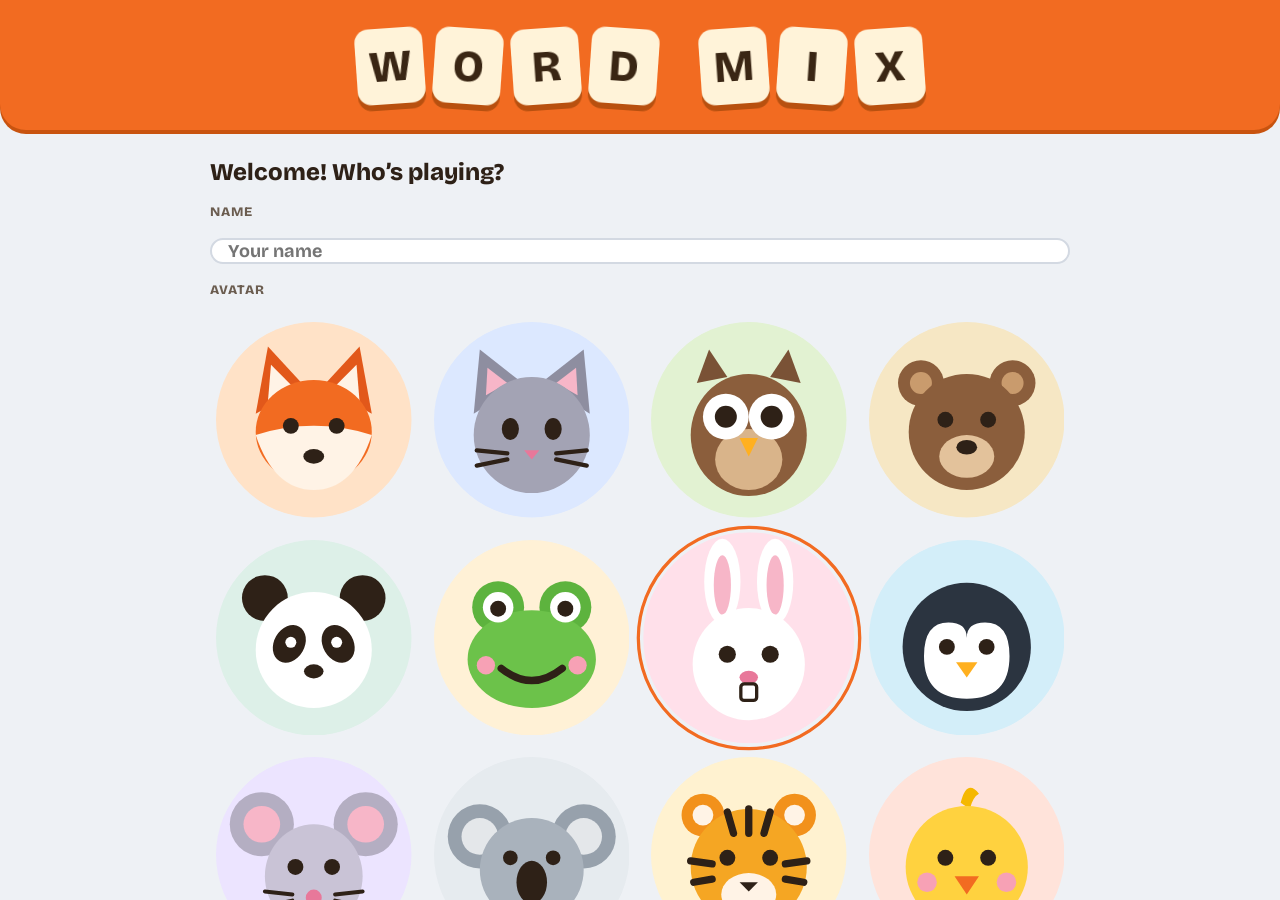
==== commit 973a0665: "Load updates straight away (network first, reload at home screen); bigger tablet layout Co-Authored-" ====
--- a/index.html
+++ b/index.html
@@ -27,7 +27,19 @@
 <script src="app.js"></script>
 <script>
   if ('serviceWorker' in navigator && location.protocol !== 'file:') {
-    window.addEventListener('load', function () { navigator.serviceWorker.register('sw.js').catch(function () {}); });
+    // When a newer version has been saved, reload once so it shows straight away.
+    var hadController = !!navigator.serviceWorker.controller, reloading = false;
+    navigator.serviceWorker.addEventListener('controllerchange', function () {
+      if (!hadController || reloading) return;
+      // Never interrupt a game: wait until the player is back on the home screen.
+      if (window.WM_AT_HOME) { reloading = true; location.reload(); } else window.WM_PENDING_RELOAD = true;
+    });
+    window.addEventListener('load', function () {
+      navigator.serviceWorker.register('sw.js', { updateViaCache: 'none' }).then(function (reg) { reg.update(); }).catch(function () {});
+    });
+    document.addEventListener('visibilitychange', function () {
+      if (!document.hidden && navigator.serviceWorker.getRegistration) navigator.serviceWorker.getRegistration().then(function (r) { if (r) r.update(); });
+    });
   }
 </script>
 </body>
--- a/styles.css
+++ b/styles.css
@@ -58,6 +58,35 @@
   --band-ink: #2A1203;
   color-scheme: dark;
 }
+/* Phone in dark mode before the app has chosen (also tells Samsung Internet not to repaint the page) */
+@media (prefers-color-scheme: dark) {
+  :root:not([data-theme="light"]) {
+    --bg: #16120E;
+    --ink: #F6EDE2;
+    --muted: #BBA894;
+    --orange: #E2621C;
+    --orange-dk: #9A3F0B;
+    --orange-btn: #BF4E11;
+    --card: #29221B;
+    --card-sh: #0B0806;
+    --cream: #2F271F;
+    --board: #2B241D;
+    --good-ink: #8FD86F;
+    --bad: #FF8F75;
+    --bar-bg: #4A3A2C;
+    --mode-sel: #3D2617;
+    --first: #3D2617;
+    --first-sh: #120C07;
+    --sheet: #211B15;
+    --pill-bg: #0E0B08;
+    --toast-bg: #F6EDE2;
+    --toast-fg: #16120E;
+    --hint-ink: #9DBBFF;
+    --band-ink: #2A1203;
+    color-scheme: dark;
+  }
+}
+
 * { box-sizing: border-box; -webkit-tap-highlight-color: transparent; }
 html, body { margin: 0; height: 100%; background: var(--bg); color: var(--ink); font-family: var(--font); }
 body { overscroll-behavior: none; -webkit-font-smoothing: antialiased; }
@@ -65,15 +94,15 @@
 button { cursor: pointer; }
 :focus-visible { outline: 3px solid var(--blue); outline-offset: 2px; }
 
-#app { position: relative; height: 100vh; height: 100dvh; max-width: 560px; margin: 0 auto; overflow: hidden; background: var(--bg); }
+#app { position: relative; height: 100vh; height: 100dvh; margin: 0 auto; overflow: hidden; background: var(--bg); }
 .screen { position: absolute; inset: 0; display: flex; flex-direction: column; overflow: hidden; animation: screenIn .45s cubic-bezier(.2,.8,.3,1) both; }
 .screen.leaving { animation: screenOut .25s ease-in both; pointer-events: none; }
 @keyframes screenIn { from { opacity: 0; transform: translateY(18px); } to { opacity: 1; transform: none; } }
 @keyframes screenOut { from { opacity: 1; } to { opacity: 0; transform: scale(.98); } }
-.scroll { flex: 1; min-height: 0; overflow-y: auto; -webkit-overflow-scrolling: touch; padding: 18px 18px calc(24px + env(safe-area-inset-bottom)); display: flex; flex-direction: column; gap: 14px; }
+.scroll { flex: 1; min-height: 0; overflow-y: auto; -webkit-overflow-scrolling: touch; padding: 18px max(18px, calc((100% - var(--content, 640px)) / 2), env(safe-area-inset-right)) calc(24px + env(safe-area-inset-bottom)) max(18px, calc((100% - var(--content, 640px)) / 2), env(safe-area-inset-left)); display: flex; flex-direction: column; gap: 14px; }
 
 /* Header band */
-.band { background: var(--orange); padding: calc(14px + env(safe-area-inset-top)) 18px 18px; border-radius: 0 0 26px 26px; box-shadow: 0 4px 0 var(--orange-dk); display: flex; flex-direction: column; gap: 14px; flex-shrink: 0; position: relative; z-index: 2; }
+.band { background: var(--orange); padding: calc(14px + env(safe-area-inset-top)) max(18px, calc((100% - var(--content, 640px)) / 2), env(safe-area-inset-right)) 18px max(18px, calc((100% - var(--content, 640px)) / 2), env(safe-area-inset-left)); border-radius: 0 0 26px 26px; box-shadow: 0 4px 0 var(--orange-dk); display: flex; flex-direction: column; gap: 14px; flex-shrink: 0; position: relative; z-index: 2; }
 .band-row { display: flex; align-items: center; justify-content: space-between; gap: 10px; }
 .band h1 { margin: 0; font-size: 24px; font-weight: 800; color: #FFFFFF; letter-spacing: .01em; }
 .icon-btn { width: 44px; height: 44px; border: 0; border-radius: 12px; background: var(--orange-btn); color: #FFFFFF; display: inline-flex; align-items: center; justify-content: center; padding: 0; flex-shrink: 0; transition: transform .15s; }
@@ -154,7 +183,7 @@
 .count small { font-size: 11px; font-weight: 800; letter-spacing: .06em; text-transform: uppercase; color: var(--muted); }
 .count.pop b { animation: pop .6s cubic-bezier(.3,1.6,.5,1); }
 @keyframes pop { 0% { transform: scale(1); } 40% { transform: scale(1.3); } 100% { transform: scale(1); } }
-.wordbar { margin: 16px 16px 0; min-height: 82px; flex-shrink: 0; display: flex; flex-direction: column; align-items: center; justify-content: center; gap: 4px; border-radius: 18px; background: var(--card); box-shadow: 0 4px 0 var(--card-sh); padding: 8px 12px; position: relative; }
+.wordbar { margin: 16px auto 0; width: calc(100% - 32px); max-width: var(--content, 640px); min-height: 82px; flex-shrink: 0; display: flex; flex-direction: column; align-items: center; justify-content: center; gap: 4px; border-radius: 18px; background: var(--card); box-shadow: 0 4px 0 var(--card-sh); padding: 8px 12px; position: relative; }
 .wordbar .w { font-size: 34px; font-weight: 800; letter-spacing: .08em; line-height: 1.1; min-height: 38px; display: flex; align-items: center; text-align: center; word-break: break-all; }
 .wordbar .w.placeholder { font-size: 21px; color: var(--muted); letter-spacing: .02em; }
 .wordbar .w.valid, .wordbar .w.good { color: var(--good-ink); }
@@ -197,9 +226,9 @@
 .foot-note { font-size: 14px; font-weight: 600; color: var(--muted); text-align: center; }
 
 /* Overlays */
-.overlay { position: absolute; inset: 0; z-index: 20; background: rgba(46,33,23,.5); display: flex; align-items: flex-end; animation: fade .3s ease-out both; }
+.overlay { position: absolute; inset: 0; z-index: 20; background: rgba(46,33,23,.5); display: flex; align-items: flex-end; justify-content: center; animation: fade .3s ease-out both; }
 .overlay.center { align-items: center; justify-content: center; padding: 20px; }
-.sheet { width: 100%; max-height: 92%; overflow-y: auto; background: var(--sheet); border-radius: 26px 26px 0 0; padding: 24px 20px calc(26px + env(safe-area-inset-bottom)); display: flex; flex-direction: column; gap: 16px; animation: sheetUp .5s cubic-bezier(.2,.9,.3,1.05) both; }
+.sheet { width: 100%; max-width: 600px; max-height: 92%; overflow-y: auto; background: var(--sheet); border-radius: 26px 26px 0 0; padding: 24px 20px calc(26px + env(safe-area-inset-bottom)); display: flex; flex-direction: column; gap: 16px; animation: sheetUp .5s cubic-bezier(.2,.9,.3,1.05) both; }
 .dialog { width: 100%; max-width: 420px; background: var(--sheet); border-radius: 24px; padding: 24px 20px; display: flex; flex-direction: column; gap: 14px; animation: dialogIn .5s cubic-bezier(.3,1.4,.5,1) both; text-align: center; align-items: stretch; }
 @keyframes fade { from { opacity: 0; } to { opacity: 1; } }
 @keyframes sheetUp { from { transform: translateY(100%); } to { transform: none; } }
@@ -306,3 +335,77 @@
 .gem .pts { font-weight: 800; font-size: 14px; color: #FF8A3D; background: var(--pill-bg); padding: 3px 10px; border-radius: 999px; }
 .seg.tabs { grid-auto-flow: row; grid-template-columns: repeat(3, minmax(0, 1fr)); }
 .modes .mode:last-child:nth-child(odd) { grid-column: 1 / -1; }
+
+/* ---------- Responsive layouts ---------- */
+/* Wide screens: home choices in two columns */
+@media (min-width: 720px) {
+  .scroll.home-grid { display: grid; grid-template-columns: repeat(3, minmax(0, 1fr)); align-content: start; }
+  .scroll.home-grid .big-choice { flex-direction: column; align-items: flex-start; }
+  .scroll.home-grid > .btn { grid-column: 1 / -1; }
+}
+/* Short screens (phones on their side): smaller one-line logo */
+@media (max-height: 520px) {
+  .logo.big .gap { width: 12px; height: auto; }
+  .logo.big .lt span { width: 36px; height: 40px; font-size: 22px; box-shadow: 0 4px 0 #B8500F; }
+  .band { gap: 10px; padding-bottom: 14px; }
+  .total { font-size: 56px; }
+}
+/* Landscape game: board on one side, timer, word and hint on the other */
+@media (orientation: landscape) and (min-width: 600px) {
+  .screen.game { display: grid; grid-template-columns: minmax(280px, 380px) minmax(0, 1fr); grid-template-rows: auto auto auto 1fr; }
+  .screen.game > .hint-row { grid-column: 1; grid-row: 3; }
+  .screen.game > .band { grid-column: 1; grid-row: 1; border-radius: 0 0 26px 0; padding-left: max(18px, env(safe-area-inset-left)); padding-right: 18px; }
+  .screen.game > .wordbar { grid-column: 1; grid-row: 2; margin: 16px 16px 0 max(16px, env(safe-area-inset-left)); width: auto; }
+  .screen.game > .game-foot { grid-column: 1; grid-row: 4; height: auto; }
+  .screen.game > .board-wrap { grid-column: 2; grid-row: 1 / span 4; padding: calc(8px + env(safe-area-inset-top)) max(16px, env(safe-area-inset-right)) calc(8px + env(safe-area-inset-bottom)) 16px; }
+}
+@media (orientation: landscape) and (min-width: 600px) and (max-height: 520px) {
+  .screen.game > .band { gap: 8px; padding-top: calc(8px + env(safe-area-inset-top)); padding-bottom: 10px; }
+  .screen.game > .wordbar { margin-top: 10px; min-height: 70px; }
+  .screen.game .wordbar .w { font-size: 28px; min-height: 32px; }
+  .screen.game .hint-row { height: 56px; }
+}
+
+/* Tablets: wider content, bigger type and controls */
+@media (min-width: 760px) and (min-height: 700px) {
+  :root { --content: 860px; }
+  .band { gap: 18px; }
+  .band h1 { font-size: 30px; }
+  .logo.big .lt span { width: 68px; height: 76px; font-size: 44px; border-radius: 14px; box-shadow: 0 6px 0 #B8500F; }
+  .logo.big { gap: 10px; }
+  .logo.big .gap { width: 22px; height: auto; }
+  .player-chip { font-size: 19px; }
+  .scroll { gap: 18px; padding-top: 28px; }
+  .big-choice { padding: 24px; gap: 18px; border-radius: 22px; }
+  .big-choice .ic { width: 68px; height: 68px; border-radius: 18px; }
+  .big-choice .ic svg { width: 36px; height: 36px; }
+  .big-choice b { font-size: 24px; }
+  .big-choice small { font-size: 16px; }
+  .btn { min-height: 64px; font-size: 20px; }
+  .label { font-size: 13px; }
+  .hint-text { font-size: 16px; }
+  .seg button { min-height: 56px; font-size: 17px; }
+  .mode { padding: 18px 16px; }
+  .mode b { font-size: 21px; }
+  .mode small { font-size: 15px; }
+  .prow b, .lb-row .nm b, .rank .nm b { font-size: 20px; }
+  .wrow b { font-size: 21px; }
+  .stat .clock { font-size: 24px; }
+  .count b { font-size: 26px; }
+  .wordbar { min-height: 96px; }
+  .wordbar .w { font-size: 42px; }
+  .wordbar .m { font-size: 16px; }
+  .dialog { max-width: 520px; }
+  .sheet { max-width: 720px; }
+}
+@media (min-width: 760px) and (min-height: 700px) and (orientation: landscape) {
+  .scroll.home-grid { grid-template-columns: repeat(3, minmax(0, 1fr)); }
+  .screen.game { grid-template-columns: minmax(320px, 420px) minmax(0, 1fr); }
+}
+@media (min-width: 760px) and (min-height: 700px) {
+  .scroll.home-grid { align-content: center; padding-bottom: 60px; }
+  .scroll.home-grid .big-choice { min-height: 210px; justify-content: space-between; }
+  .scroll.home-grid .big-choice .ic { width: 80px; height: 80px; }
+  .scroll.home-grid .big-choice .ic svg { width: 42px; height: 42px; }
+  .scroll.home-grid .big-choice b { font-size: 26px; }
+}
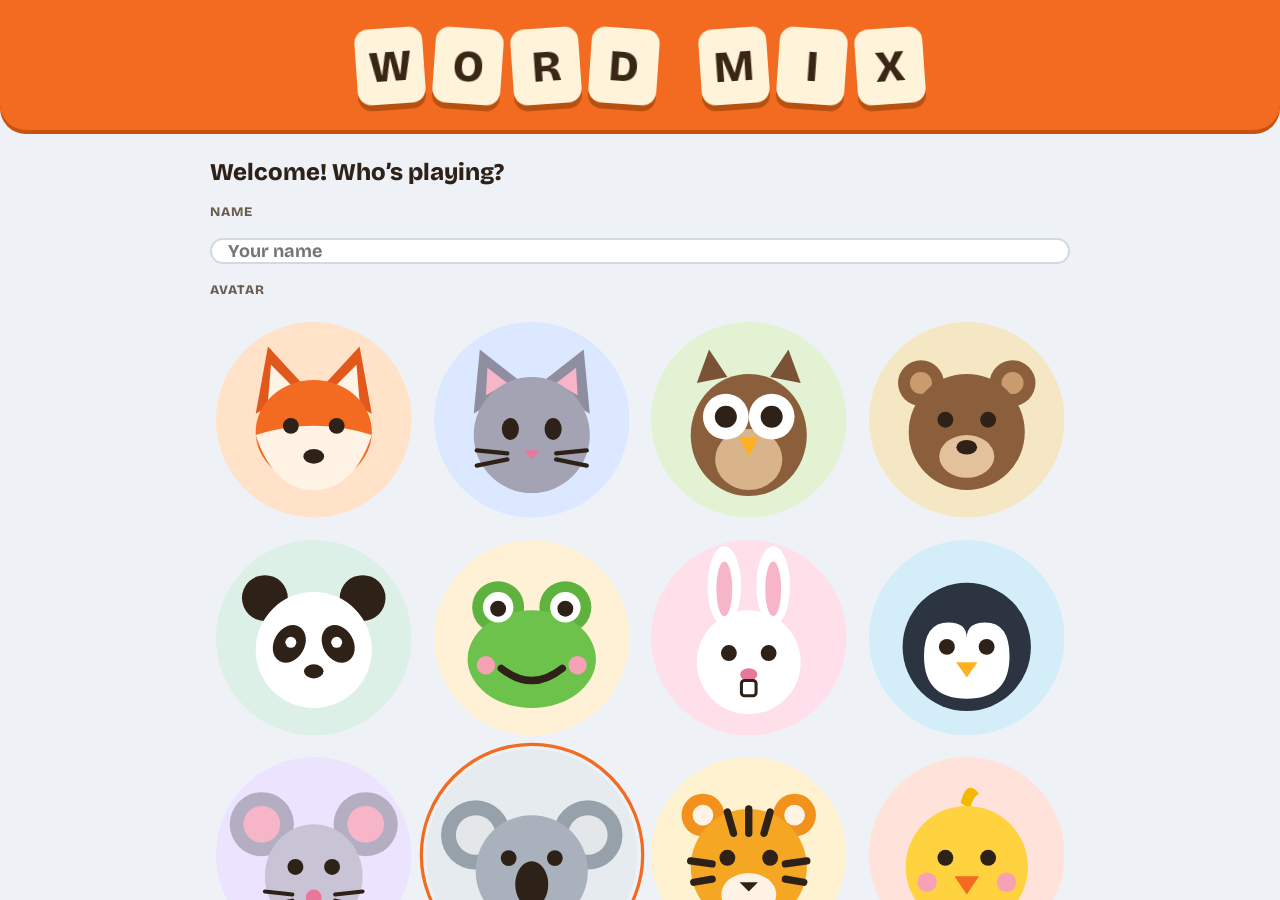
==== commit 791962b4: "Version 24: new sounds, music, round start, last 10 seconds and sound settings Co-Authored-By: Claud" ====
--- a/index.html
+++ b/index.html
@@ -24,6 +24,7 @@
 <script src="qr.js"></script>
 <script src="avatars.js"></script>
 <script src="net.js"></script>
+<script src="sound.js"></script>
 <script src="app.js"></script>
 <script>
   if ('serviceWorker' in navigator && location.protocol !== 'file:') {
--- a/styles.css
+++ b/styles.css
@@ -244,7 +244,7 @@
 .wrow { display: flex; justify-content: space-between; align-items: center; gap: 10px; padding: 10px 14px; border-radius: 12px; background: var(--card); box-shadow: 0 3px 0 var(--card-sh); animation: rowIn .6s cubic-bezier(.2,.9,.3,1.2) both; }
 .wrow b { font-weight: 800; font-size: 18px; letter-spacing: .06em; }
 .wrow .pts { font-weight: 800; font-size: 15px; color: #FF8A3D; background: var(--pill-bg); padding: 3px 10px; border-radius: 999px; white-space: nowrap; }
-.wrow.shared b { text-decoration: line-through; text-decoration-thickness: 3px; color: var(--muted); }
+
 .wrow.shared .pts { background: var(--board); color: var(--muted); }
 @keyframes rowIn { 0% { opacity: 0; transform: translateX(-28px) scale(.92); } 70% { opacity: 1; transform: translateX(3px) scale(1.02); } 100% { opacity: 1; transform: none; } }
 .rank { display: flex; align-items: center; gap: 12px; padding: 12px; border-radius: 16px; background: var(--card); box-shadow: 0 4px 0 var(--card-sh); border: 0; width: 100%; text-align: left; animation: rowIn .6s cubic-bezier(.2,.9,.3,1.2) both; }
@@ -322,8 +322,8 @@
 .wrow .ww { display: flex; flex-direction: column; gap: 3px; min-width: 0; }
 .wrow .who { display: flex; align-items: center; gap: 3px; min-width: 0; }
 .wrow .who small { font-size: 12px; font-weight: 600; color: var(--muted); margin-left: 4px; overflow: hidden; text-overflow: ellipsis; white-space: nowrap; }
-.wrow.shared { opacity: .8; }
-.wrow.shared b { text-decoration: line-through; text-decoration-thickness: 2px; text-decoration-color: var(--muted); }
+.wrow.shared { opacity: 1; }
+
 .wrow.unique { box-shadow: 0 3px 0 var(--good-sh); background: linear-gradient(0deg, rgba(134,208,105,.16), rgba(134,208,105,.16)), var(--card); }
 .gems { gap: 8px; }
 .gem-long { display: flex; flex-direction: column; gap: 2px; padding-bottom: 8px; border-bottom: 2px dashed var(--card-sh); }
@@ -409,3 +409,163 @@
   .scroll.home-grid .big-choice .ic svg { width: 42px; height: 42px; }
   .scroll.home-grid .big-choice b { font-size: 26px; }
 }
+
+
+/* ---------- Animated results show ---------- */
+.show-band { gap: 8px; }
+.show-title { color: #FFFFFF; font-size: 34px; font-weight: 800; line-height: 1.1; text-align: center; text-wrap: balance; }
+.show { display: grid; grid-template-columns: minmax(0, 1fr); gap: 16px; }
+@media (min-width: 760px) and (orientation: landscape) {
+  .show { grid-template-columns: minmax(280px, 1fr) minmax(0, 1.3fr); align-items: start; }
+  .show-lb { position: sticky; top: 0; }
+}
+.show-lb, .show-words { display: flex; flex-direction: column; gap: 10px; min-width: 0; }
+.lb-stage { position: relative; }
+.lbs-row { position: absolute; left: 0; right: 0; top: 0; height: 58px; display: flex; align-items: center; gap: 10px; padding: 0 12px; border-radius: 16px; background: var(--card); box-shadow: 0 4px 0 var(--card-sh); transition: transform .6s cubic-bezier(.3,1.3,.5,1), background-color .3s; }
+.lbs-row.lead { background: var(--first); box-shadow: 0 4px 0 var(--first-sh); }
+.lbs-row .nm { flex: 1; min-width: 0; display: flex; flex-direction: column; }
+.lbs-row .nm b { font-size: 17px; font-weight: 800; overflow: hidden; text-overflow: ellipsis; white-space: nowrap; }
+.lbs-row .nm small { font-size: 12px; font-weight: 700; color: var(--muted); white-space: nowrap; overflow: hidden; text-overflow: ellipsis; }
+.lbs-row .sc { font-size: 26px; font-weight: 800; font-variant-numeric: tabular-nums; min-width: 44px; text-align: right; }
+.ready-chip { font-size: 11px; font-weight: 800; letter-spacing: .05em; text-transform: uppercase; padding: 3px 8px; border-radius: 999px; background: var(--good); color: #183008; animation: dialogIn .4s cubic-bezier(.3,1.4,.5,1) both; }
+.crown { color: #FFC93A; font-size: 22px; text-shadow: 0 2px 0 #C9951A; animation: dialogIn .6s cubic-bezier(.3,1.6,.5,1) both; }
+.stream { display: flex; flex-direction: column; gap: 8px; padding: 4px 2px 8px; }
+
+.sw { position: relative; display: flex; align-items: center; gap: 10px; padding: 10px 14px; border-radius: 14px; background: var(--card); box-shadow: 0 3px 0 var(--card-sh); flex-shrink: 0; }
+.sw .ww { flex: 1; min-width: 0; display: flex; flex-direction: column; gap: 3px; }
+.sw .ww b { font-size: 20px; font-weight: 800; letter-spacing: .06em; transition: color .3s; }
+.sw .who { display: flex; align-items: center; gap: 3px; min-width: 0; }
+.sw .who small { font-size: 12px; font-weight: 600; color: var(--muted); margin-left: 4px; overflow: hidden; text-overflow: ellipsis; white-space: nowrap; }
+.sw .tag { font-size: 12px; font-weight: 800; letter-spacing: .04em; text-transform: uppercase; color: var(--muted); opacity: 0; transition: opacity .3s; }
+.sw .pts { font-weight: 800; font-size: 15px; color: #FF8A3D; background: var(--pill-bg); padding: 3px 10px; border-radius: 999px; white-space: nowrap; opacity: 0; transform: scale(.6); transition: opacity .3s, transform .4s cubic-bezier(.3,1.6,.5,1); }
+.sw.in { animation: flyIn .5s cubic-bezier(.2,.9,.3,1.15) both; }
+@keyframes flyIn { 0% { opacity: 0; transform: translateY(-30px) scale(.8) rotate(-3deg); } 100% { opacity: 1; transform: none; } }
+.sw.dup, .sw.gold { }
+.sw.dup .tag, .sw.gold .tag, .sw.dup .pts, .sw.gold .pts { opacity: 1; transform: none; }
+.sw.dup:not(.settled) { animation: redLight .7s ease-out both; }
+@keyframes redLight { 0% { background: var(--card); } 25% { background: #FF5A5F; } 60% { background: #FFB3B5; } 100% { background: var(--card); } }
+.sw.dup { opacity: 1; }
+.sw.dup .ww b { color: var(--ink); }
+.sw.gold { background: linear-gradient(0deg, rgba(255,201,58,.28), rgba(255,201,58,.28)), var(--card); box-shadow: 0 0 0 3px #FFC93A, 0 4px 0 #C9951A; }
+.sw.gold:not(.settled) { animation: goldPop .8s cubic-bezier(.3,1.5,.5,1) both; }
+@keyframes goldPop { 0% { transform: scale(1); box-shadow: 0 0 0 0 rgba(255,201,58,.9), 0 4px 0 #C9951A; } 40% { transform: scale(1.06); box-shadow: 0 0 0 10px rgba(255,201,58,0), 0 4px 0 #C9951A; } 100% { transform: none; box-shadow: 0 0 0 3px #FFC93A, 0 4px 0 #C9951A; } }
+.sw.gold .tag { color: #B07800; }
+.sw.gold .pts { background: #FFC93A; color: #3A2614; }
+.sparks { position: absolute; inset: 0; pointer-events: none; }
+.sparks i { position: absolute; left: 50%; top: 50%; width: 8px; height: 8px; border-radius: 2px; background: #FFC93A; transform: rotate(45deg); opacity: 0; }
+.sw.gold .sparks i { animation: spark .9s ease-out both; }
+.sparks i:nth-child(1) { --dx: -120px; --dy: -34px; } .sparks i:nth-child(2) { --dx: 120px; --dy: -30px; } .sparks i:nth-child(3) { --dx: -80px; --dy: 30px; }
+.sparks i:nth-child(4) { --dx: 90px; --dy: 34px; } .sparks i:nth-child(5) { --dx: -10px; --dy: -42px; background: #FFF3D9; } .sparks i:nth-child(6) { --dx: 30px; --dy: 40px; background: #F26B21; }
+@keyframes spark { 0% { opacity: 1; transform: translate(-50%, -50%) rotate(45deg) scale(.6); } 100% { opacity: 0; transform: translate(calc(-50% + var(--dx)), calc(-50% + var(--dy))) rotate(225deg) scale(1.2); } }
+.missed { font-size: 22px; font-weight: 800; color: var(--orange); animation: wobble 1s .2s ease-in-out both; transform-origin: left center; }
+@keyframes wobble { 0% { transform: scale(.6) rotate(-6deg); opacity: 0; } 30% { transform: scale(1.1) rotate(3deg); opacity: 1; } 50% { transform: rotate(-3deg); } 70% { transform: rotate(2deg); } 100% { transform: none; opacity: 1; } }
+.gems .gem { animation: rowIn .6s cubic-bezier(.2,.9,.3,1.2) both; }
+.pop-in { animation: dialogIn .6s cubic-bezier(.3,1.4,.5,1) both; }
+.show-actions { display: flex; flex-direction: column; gap: 10px; margin-top: 8px; }
+.winner-stage { background: rgba(46,33,23,.72); z-index: 40; cursor: pointer; }
+.winner-stage.leaving-ov { animation: fadeOut .35s ease-in both; }
+@keyframes fadeOut { to { opacity: 0; } }
+.winner-card { position: relative; z-index: 2; display: flex; flex-direction: column; align-items: center; gap: 8px; text-align: center; }
+.winner-av { animation: winnerIn 1s cubic-bezier(.3,1.5,.5,1) both, bob 2.4s 1s ease-in-out infinite; filter: drop-shadow(0 10px 0 rgba(0,0,0,.25)); }
+@keyframes winnerIn { 0% { transform: scale(.2) rotate(-30deg); opacity: 0; } 60% { transform: scale(1.15) rotate(6deg); opacity: 1; } 100% { transform: none; opacity: 1; } }
+.winner-name { font-size: 44px; font-weight: 800; color: #FFFFFF; text-shadow: 0 5px 0 var(--orange-dk); animation: dialogIn .6s .3s cubic-bezier(.3,1.4,.5,1) both; }
+.winner-pts { font-size: 18px; font-weight: 800; color: #FFC93A; animation: dialogIn .6s .5s cubic-bezier(.3,1.4,.5,1) both; }
+.confetti { position: absolute; inset: 0; width: 100%; height: 100%; pointer-events: none; z-index: 1; }
+/* Phone summary */
+.ready-btn { background: #3FB950; color: #FFFFFF; box-shadow: 0 4px 0 #23843A; min-height: 64px; font-size: 20px; animation: readyPulse 1.6s ease-in-out infinite; }
+.ready-btn.done { animation: none; background: var(--card); color: var(--good-ink); box-shadow: 0 4px 0 var(--card-sh); }
+@keyframes readyPulse { 0%, 100% { transform: scale(1); box-shadow: 0 4px 0 #23843A, 0 0 0 0 rgba(63,185,80,.6); } 50% { transform: scale(1.03); box-shadow: 0 4px 0 #23843A, 0 0 0 14px rgba(63,185,80,0); } }
+.wrow.unique { box-shadow: 0 0 0 3px #FFC93A, 0 3px 0 #C9951A; background: linear-gradient(0deg, rgba(255,201,58,.22), rgba(255,201,58,.22)), var(--card); }
+.wrow.unique .pts { background: #FFC93A; color: #3A2614; }
+/* Big screen during a round */
+.spect-players { padding: 14px 16px 0; display: flex; flex-direction: column; gap: 8px; }
+.spect-players .prow .sc { font-size: 24px; font-weight: 800; font-variant-numeric: tabular-nums; }
+.spect-players .sc.bump { animation: pop .6s cubic-bezier(.3,1.6,.5,1); color: var(--good-ink); }
+@media (orientation: landscape) and (min-width: 600px) {
+  .screen.spect > .spect-players { grid-column: 1; grid-row: 2 / span 3; overflow-y: auto; padding-left: max(16px, env(safe-area-inset-left)); }
+}
+.screen.spect > .spect-players { order: 3; }
+
+.ready-bar { position: sticky; bottom: 0; z-index: 5; padding: 10px max(16px, calc((100% - var(--content, 640px)) / 2)) calc(12px + env(safe-area-inset-bottom)); background: linear-gradient(to top, var(--bg) 70%, rgba(0,0,0,0)); }
+.ready-bar .ready-btn { width: 100%; }
+
+.seg.hint-seg { grid-auto-flow: row; grid-template-columns: repeat(5, minmax(0, 1fr)); }
+.seg.hint-seg button { font-size: 14px; line-height: 1.15; padding: 4px 2px; }
+@media (max-width: 520px) { .seg.hint-seg { grid-template-columns: repeat(3, minmax(0, 1fr)); } .seg.hint-seg button { font-size: 15px; } }
+
+/* Installed app: no pull-down-to-refresh, no bounce */
+@media (display-mode: standalone), (display-mode: fullscreen), (display-mode: minimal-ui) {
+  html, body { overscroll-behavior: none; overscroll-behavior-y: none; }
+  html, body { position: fixed; inset: 0; overflow: hidden; width: 100%; }
+}
+.scroll, .sheet { overscroll-behavior: contain; }
+
+.net-warn { box-shadow: 0 0 0 3px var(--bad), 0 4px 0 var(--card-sh); }
+.net-warn b { color: var(--bad); font-size: 17px; }
+
+.diag { font-size: 12px; text-align: center; opacity: .85; word-break: break-word; }
+
+.diag-box { margin: 0; padding: 10px; border-radius: 10px; background: var(--board); color: var(--ink); font: 11px/1.45 ui-monospace, Menlo, monospace; white-space: pre-wrap; word-break: break-all; }
+
+.text-input, .code-area { color: var(--ink); background-color: var(--card); }
+
+/* Tappable words and definitions */
+[data-def] { cursor: pointer; }
+[data-def]:active { transform: scale(.98); }
+.def-sheet { gap: 12px; }
+.def-head { display: flex; align-items: center; justify-content: space-between; gap: 12px; }
+.def-head .title { letter-spacing: .06em; }
+.def-head .pts { font-weight: 800; font-size: 14px; color: #FF8A3D; background: var(--pill-bg); padding: 3px 10px; border-radius: 999px; }
+.defs { margin: 0; padding-left: 22px; display: flex; flex-direction: column; gap: 10px; font-size: 16px; line-height: 1.45; }
+.defs .pos { font-size: 12px; font-weight: 800; letter-spacing: .05em; text-transform: uppercase; color: var(--orange); margin-right: 4px; }
+.defs em { display: block; color: var(--muted); font-size: 14px; margin-top: 2px; }
+.def-src { font-size: 12px; }
+
+/* Loser label */
+.loser-chip { font-size: 11px; font-weight: 800; letter-spacing: .05em; text-transform: uppercase; padding: 3px 8px; border-radius: 999px; background: #5B4A3C; color: #FFF3D9; animation: loserIn .9s cubic-bezier(.3,1.5,.5,1) both; }
+@keyframes loserIn { 0% { transform: rotate(-20deg) scale(.2); opacity: 0; } 60% { transform: rotate(8deg) scale(1.15); opacity: 1; } 80% { transform: rotate(-4deg); } 100% { transform: none; opacity: 1; } }
+.loser-line { display: flex; align-items: center; gap: 8px; margin-top: 6px; padding: 6px 14px 6px 6px; border-radius: 999px; background: rgba(0,0,0,.35); color: #FFF3D9; font-weight: 800; font-size: 16px; animation: dialogIn .6s 1.2s cubic-bezier(.3,1.4,.5,1) both; }
+.loser-line svg { filter: grayscale(.6); }
+.band-btn[aria-pressed="true"] { background: #FFF3D9; color: #3A2614; }
+
+/* Solo results */
+.sw.ok .pts, .sw.ok .tag { opacity: 1; transform: none; }
+.sw.ok:not(.settled) { animation: okPop .45s cubic-bezier(.3,1.5,.5,1) both; }
+@keyframes okPop { 0% { transform: scale(.96); } 60% { transform: scale(1.03); } 100% { transform: none; } }
+.solo-stats { gap: 0; }
+.solo-av { align-self: center; margin-bottom: 6px; }
+.stat-row { display: flex; align-items: baseline; justify-content: space-between; gap: 12px; padding: 9px 0; border-top: 2px dashed var(--card-sh); }
+.stat-row span { font-size: 15px; font-weight: 600; color: var(--muted); }
+.stat-row b { font-size: 18px; font-weight: 800; text-align: right; overflow-wrap: anywhere; }
+.stat-row[hidden] { display: none; }
+.pb-title { color: #FFFFFF; font-size: 22px; font-weight: 800; }
+.seg.scope button { min-height: 44px; }
+
+/* Child tick in pass-and-play, Normal/Easy switch on leaderboards */
+.prow .child-tick { margin-left: auto; min-height: 36px; padding: 0 12px; border-radius: 999px; border: 2px solid var(--card-sh); background: var(--card); color: var(--muted); font: inherit; font-size: 14px; font-weight: 800; cursor: pointer; }
+.prow .child-tick[aria-pressed="true"] { background: var(--orange); border-color: var(--orange-dk); color: #FFF; }
+.prow .child-tick + .x { margin-left: 8px; }
+.seg.level { margin-bottom: 4px; }
+
+/* Round start: tiles shake, land, then 3, 2, Go! */
+.deal-wrap { display: flex; flex-direction: column; align-items: center; gap: 16px; }
+.cd-slot { min-height: 150px; display: grid; place-items: center; animation: none; }
+.cd-slot.cd-pop { animation: countPop .7s cubic-bezier(.3,1.5,.5,1) both; }
+.deal { display: grid; gap: 6px; width: min(62vw, 250px); padding: 10px; border-radius: 18px; background: rgba(0,0,0,.14); }
+.deal i { aspect-ratio: 1; border-radius: 10px; background: var(--tile); box-shadow: 0 3px 0 var(--tile-sh); }
+.deal.shake { animation: dealShake .16s linear infinite; }
+.deal.shake i:nth-child(odd) { transform: rotate(6deg) translateY(-3px); }
+.deal.shake i:nth-child(3n) { transform: rotate(-8deg) translateY(2px); }
+.deal.dropping i { opacity: 0; transform: translateY(-16px) scale(.8); }
+.deal.dropping i.in { animation: dealIn .22s cubic-bezier(.3,1.6,.5,1) both; }
+@keyframes dealIn { from { opacity: 0; transform: translateY(-16px) scale(.8); } to { opacity: 1; transform: none; } }
+@keyframes dealShake { 0%,100% { transform: translate(0,0) rotate(0); } 25% { transform: translate(-4px,2px) rotate(-1.5deg); } 75% { transform: translate(4px,-2px) rotate(1.5deg); } }
+.deal-cap { margin: 0; color: #FFFFFF; font-size: 20px; font-weight: 800; min-height: 28px; }
+.overlay.cd-out { opacity: 0; transition: opacity .3s; }
+@media (prefers-reduced-motion: reduce) { .deal.shake, .deal.dropping i.in, .cd-slot.cd-pop { animation: none; } .deal.dropping i.in { opacity: 1; transform: none; } }
+
+/* Sound settings */
+.vol-row { display: grid; grid-template-columns: 8ch minmax(0, 1fr) 4ch; gap: 12px; align-items: center; font-weight: 700; }
+.vol-row input[type="range"] { width: 100%; accent-color: var(--orange); }
+.vol-row output { text-align: right; color: var(--muted); font-variant-numeric: tabular-nums; }
+.menu-sound { display: flex; flex-direction: column; gap: 4px; text-align: left; padding: 4px 2px; }
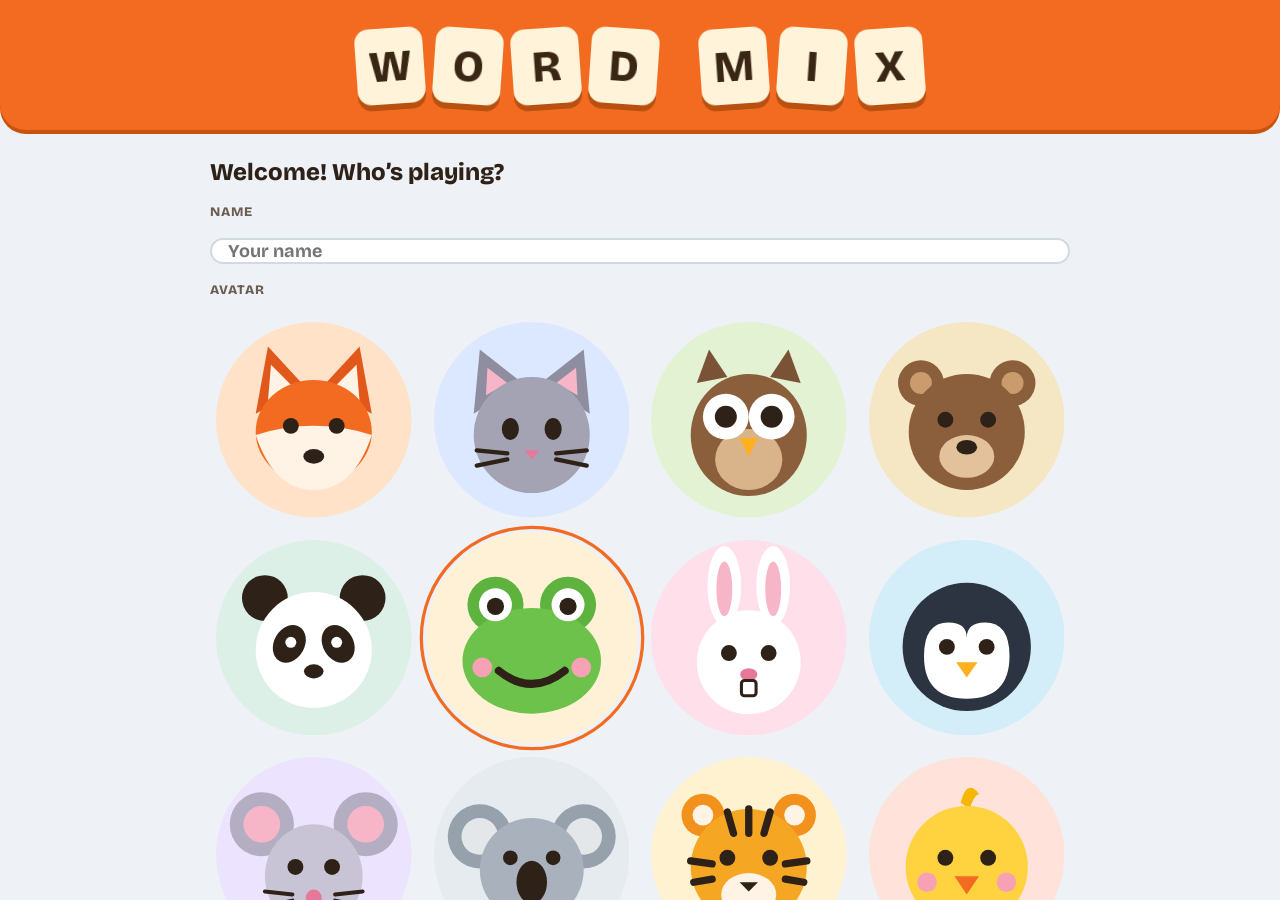
==== commit 1c1f21b2: "Version 25: everyday-word boards, round start on the real board, no pinch zoom - Boards are picked b" ====
--- a/index.html
+++ b/index.html
@@ -2,7 +2,7 @@
 <html lang="en-GB">
 <head>
 <meta charset="utf-8">
-<meta name="viewport" content="width=device-width, initial-scale=1, viewport-fit=cover, user-scalable=no">
+<meta name="viewport" content="width=device-width, initial-scale=1, viewport-fit=cover, maximum-scale=1, minimum-scale=1, user-scalable=no">
 <title>Word Mix</title>
 <meta name="description" content="A word-grid game. Swipe touching letters to find words. Play solo, pass and play, or phone to phone with no internet.">
 <meta name="theme-color" content="#F26B21">
--- a/styles.css
+++ b/styles.css
@@ -89,6 +89,7 @@
 
 * { box-sizing: border-box; -webkit-tap-highlight-color: transparent; }
 html, body { margin: 0; height: 100%; background: var(--bg); color: var(--ink); font-family: var(--font); }
+html, body { touch-action: manipulation; -webkit-text-size-adjust: 100%; text-size-adjust: 100%; }
 body { overscroll-behavior: none; -webkit-font-smoothing: antialiased; }
 button, input { font-family: inherit; color: inherit; }
 button { cursor: pointer; }
@@ -198,7 +199,7 @@
 @keyframes fadeUp { from { opacity: 0; transform: translateY(6px); } to { opacity: 1; transform: none; } }
 
 .board-wrap { flex: 1; min-height: 0; display: flex; flex-direction: column; align-items: center; justify-content: center; padding: 0 16px 8px; position: relative; }
-.board-panel { padding: 8px; border-radius: 22px; background: var(--board); }
+.board-panel { position: relative; padding: 8px; border-radius: 22px; background: var(--board); }
 .board { position: relative; display: grid; grid-template-columns: repeat(var(--n), minmax(0, 1fr)); grid-template-rows: repeat(var(--n), minmax(0, 1fr)); gap: var(--gap); touch-action: none; user-select: none; -webkit-user-select: none; }
 .cell { display: flex; }
 .cell.intro { animation: tileIn .8s cubic-bezier(.2,.9,.3,1.25) both; }
@@ -562,6 +563,21 @@
 @keyframes dealShake { 0%,100% { transform: translate(0,0) rotate(0); } 25% { transform: translate(-4px,2px) rotate(-1.5deg); } 75% { transform: translate(4px,-2px) rotate(1.5deg); } }
 .deal-cap { margin: 0; color: #FFFFFF; font-size: 20px; font-weight: 800; min-height: 28px; }
 .overlay.cd-out { opacity: 0; transition: opacity .3s; }
+/* Round start on the real board */
+.cd-block { position: absolute; inset: 0; z-index: 20; }
+.cd-layer { position: absolute; inset: 0; z-index: 5; display: grid; place-items: center; pointer-events: none; }
+.cd-layer .countdown { color: #FFFFFF; -webkit-text-stroke: 3px var(--orange-dk); paint-order: stroke fill; text-shadow: 0 6px 0 var(--orange-dk), 0 0 24px rgba(0,0,0,.35); }
+.cd-layer.cd-out { opacity: 0; transition: opacity .5s; }
+.board.mixing .cell { border-radius: calc(var(--ts) * .18); background: rgba(0,0,0,.12); }
+.board.shaking { animation: dealShake .16s linear infinite; }
+.tile.pre { opacity: 0; }
+.cell.drop-in { animation: tileDrop .28s cubic-bezier(.3,1.6,.5,1) both; }
+@keyframes tileDrop { from { opacity: 0; transform: translateY(calc(var(--ts) * -.6)) scale(.7); } to { opacity: 1; transform: none; } }
+.tile.rolling { animation: tileRoll .18s linear infinite; }
+@keyframes tileRoll { 0%, 100% { transform: translateY(0); } 50% { transform: translateY(-2px); } }
+.tile.settle { animation: tileSettle .38s cubic-bezier(.3,1.6,.5,1) both; }
+@keyframes tileSettle { 0% { transform: scale(1.14); background: #FFF6D8; } 100% { transform: none; } }
+@media (prefers-reduced-motion: reduce) { .board.shaking, .cell.drop-in, .tile.rolling, .tile.settle { animation: none; } }
 @media (prefers-reduced-motion: reduce) { .deal.shake, .deal.dropping i.in, .cd-slot.cd-pop { animation: none; } .deal.dropping i.in { opacity: 1; transform: none; } }
 
 /* Sound settings */
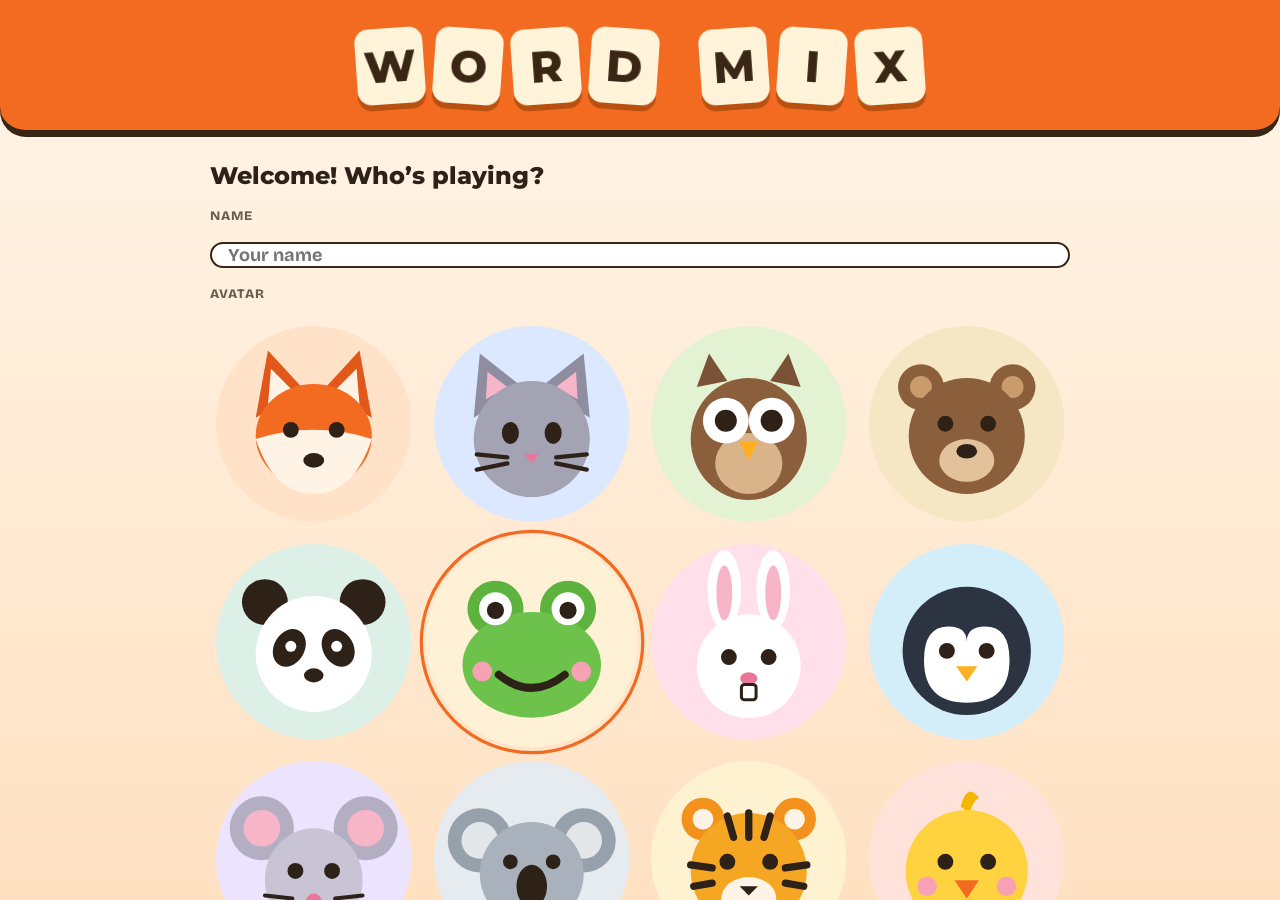
==== commit d7b14c59: "Version 27: colour schemes, Boggle-style results show, 90-second rounds - Warm and Party colour sche" ====
--- a/index.html
+++ b/index.html
@@ -16,7 +16,7 @@
 <link rel="apple-touch-icon" href="icons/apple-touch-icon.png">
 <link rel="preconnect" href="https://fonts.googleapis.com">
 <link rel="preconnect" href="https://fonts.gstatic.com" crossorigin>
-<link href="https://fonts.googleapis.com/css2?family=Bricolage+Grotesque:opsz,wght@12..96,500..800&display=swap" rel="stylesheet">
+<link href="https://fonts.googleapis.com/css2?family=Bricolage+Grotesque:opsz,wght@12..96,500..800&family=Montserrat:wght@700;800;900&display=swap" rel="stylesheet">
 <link rel="stylesheet" href="styles.css">
 </head>
 <body>
--- a/styles.css
+++ b/styles.css
@@ -421,15 +421,7 @@
   .show-lb { position: sticky; top: 0; }
 }
 .show-lb, .show-words { display: flex; flex-direction: column; gap: 10px; min-width: 0; }
-.lb-stage { position: relative; }
-.lbs-row { position: absolute; left: 0; right: 0; top: 0; height: 58px; display: flex; align-items: center; gap: 10px; padding: 0 12px; border-radius: 16px; background: var(--card); box-shadow: 0 4px 0 var(--card-sh); transition: transform .6s cubic-bezier(.3,1.3,.5,1), background-color .3s; }
-.lbs-row.lead { background: var(--first); box-shadow: 0 4px 0 var(--first-sh); }
-.lbs-row .nm { flex: 1; min-width: 0; display: flex; flex-direction: column; }
-.lbs-row .nm b { font-size: 17px; font-weight: 800; overflow: hidden; text-overflow: ellipsis; white-space: nowrap; }
-.lbs-row .nm small { font-size: 12px; font-weight: 700; color: var(--muted); white-space: nowrap; overflow: hidden; text-overflow: ellipsis; }
-.lbs-row .sc { font-size: 26px; font-weight: 800; font-variant-numeric: tabular-nums; min-width: 44px; text-align: right; }
 .ready-chip { font-size: 11px; font-weight: 800; letter-spacing: .05em; text-transform: uppercase; padding: 3px 8px; border-radius: 999px; background: var(--good); color: #183008; animation: dialogIn .4s cubic-bezier(.3,1.4,.5,1) both; }
-.crown { color: #FFC93A; font-size: 22px; text-shadow: 0 2px 0 #C9951A; animation: dialogIn .6s cubic-bezier(.3,1.6,.5,1) both; }
 .stream { display: flex; flex-direction: column; gap: 8px; padding: 4px 2px 8px; }
 
 .sw { position: relative; display: flex; align-items: center; gap: 10px; padding: 10px 14px; border-radius: 14px; background: var(--card); box-shadow: 0 3px 0 var(--card-sh); flex-shrink: 0; }
@@ -523,7 +515,6 @@
 .def-src { font-size: 12px; }
 
 /* Loser label */
-.loser-chip { font-size: 11px; font-weight: 800; letter-spacing: .05em; text-transform: uppercase; padding: 3px 8px; border-radius: 999px; background: #5B4A3C; color: #FFF3D9; animation: loserIn .9s cubic-bezier(.3,1.5,.5,1) both; }
 @keyframes loserIn { 0% { transform: rotate(-20deg) scale(.2); opacity: 0; } 60% { transform: rotate(8deg) scale(1.15); opacity: 1; } 80% { transform: rotate(-4deg); } 100% { transform: none; opacity: 1; } }
 .loser-line { display: flex; align-items: center; gap: 8px; margin-top: 6px; padding: 6px 14px 6px 6px; border-radius: 999px; background: rgba(0,0,0,.35); color: #FFF3D9; font-weight: 800; font-size: 16px; animation: dialogIn .6s 1.2s cubic-bezier(.3,1.4,.5,1) both; }
 .loser-line svg { filter: grayscale(.6); }
@@ -585,3 +576,299 @@
 .vol-row input[type="range"] { width: 100%; accent-color: var(--orange); }
 .vol-row output { text-align: right; color: var(--muted); font-variant-numeric: tabular-nums; }
 .menu-sound { display: flex; flex-direction: column; gap: 4px; text-align: left; padding: 4px 2px; }
+
+/* ---------- v26: results bar battle ---------- */
+.battle { display: flex; flex-direction: column; gap: 6px; min-width: 0; }
+.pop-zone { height: 84px; display: flex; align-items: center; justify-content: center; position: relative; }
+.pop-word { position: relative; display: flex; flex-direction: column; align-items: center; gap: 4px; padding: 8px 18px; border-radius: 16px; background: var(--card); box-shadow: 0 4px 0 var(--card-sh); animation: popWord .45s cubic-bezier(.3,1.5,.5,1) both; }
+.pop-word b { font-size: 26px; font-weight: 800; letter-spacing: .08em; }
+.pop-word .pop-meta { display: flex; align-items: center; gap: 3px; }
+.pop-word .tag { font-size: 11px; font-weight: 800; letter-spacing: .05em; text-transform: uppercase; color: var(--muted); margin-left: 6px; }
+.pop-word.gold { background: linear-gradient(0deg, rgba(255,201,58,.28), rgba(255,201,58,.28)), var(--card); box-shadow: 0 0 0 3px #FFC93A, 0 4px 0 #C9951A; }
+.pop-word.gold .tag { color: #B07800; }
+.pop-word.gold .sparks i { animation: spark .9s ease-out both; }
+.pop-word.leave { animation: popLeave .4s ease-in both; }
+@keyframes popWord { from { opacity: 0; transform: translateY(-14px) scale(.7); } to { opacity: 1; transform: none; } }
+@keyframes popLeave { to { opacity: 0; transform: translateY(18px) scale(.85); } }
+.bstage { position: relative; height: 210px; padding-top: 44px; border-bottom: 3px solid var(--card-sh); }
+.blabels { position: absolute; left: 0; right: 0; top: 0; height: 44px; pointer-events: none; }
+.bcols { display: grid; grid-template-columns: repeat(var(--cols), minmax(0, 1fr)); height: 100%; align-items: end; gap: 6px; padding: 0 4px; }
+.bcol { height: 100%; display: flex; flex-direction: column; align-items: center; justify-content: flex-end; min-width: 0; }
+.bsc { font-size: 20px; font-weight: 800; font-variant-numeric: tabular-nums; line-height: 1.2; }
+.bbar { width: min(64px, 80%); height: 6%; border-radius: 10px 10px 3px 3px; transition: height .55s cubic-bezier(.3,1.3,.5,1); box-shadow: inset 0 -5px 0 rgba(0,0,0,.14); }
+.bbar.hit { animation: barHit .4s ease-out; }
+@keyframes barHit { 0% { filter: brightness(1.35); } 100% { filter: none; } }
+.bnames { display: grid; grid-template-columns: repeat(var(--cols), minmax(0, 1fr)); gap: 6px; padding: 4px 4px 0; }
+.bname { display: flex; flex-direction: column; align-items: center; gap: 2px; min-width: 0; text-align: center; }
+.bname b { font-size: 14px; font-weight: 800; max-width: 100%; overflow: hidden; text-overflow: ellipsis; white-space: nowrap; }
+.bname small { font-size: 11px; font-weight: 700; color: var(--muted); }
+.bname .ready-chip { font-size: 10px; padding: 2px 6px; }
+.lbadge { position: absolute; top: 0; transform: translateX(-50%); display: flex; flex-direction: column; align-items: center; line-height: 1; transition: left .9s cubic-bezier(.5,0,.3,1.2); }
+.lbadge .bi { font-size: 26px; filter: drop-shadow(0 2px 0 rgba(0,0,0,.18)); }
+.lbadge small { font-size: 10px; font-weight: 800; letter-spacing: .05em; text-transform: uppercase; padding: 1px 6px; border-radius: 999px; margin-top: 1px; }
+.lbadge.win small { background: #FFC93A; color: #3A2614; }
+.lbadge.lose small { background: #5B4A3C; color: #FFF3D9; }
+.lbadge.moving .bi { animation: badgeHop .9s ease-in-out; }
+@keyframes badgeHop { 0%, 100% { transform: none; } 50% { transform: translateY(-14px) rotate(-12deg) scale(1.2); } }
+.lbadge.drop { animation: badgeDrop .7s cubic-bezier(.3,1.6,.5,1) both; }
+@keyframes badgeDrop { from { opacity: 0; transform: translate(-50%, -40px) scale(.5); } to { opacity: 1; transform: translateX(-50%); } }
+.lbadge.bounce .bi { animation: badgeBounce .7s cubic-bezier(.3,1.6,.5,1); }
+@keyframes badgeBounce { 0%, 100% { transform: none; } 40% { transform: translateY(-10px) scale(1.25); } }
+.lbadge.gone { animation: badgeGone .5s ease-in both; }
+@keyframes badgeGone { to { opacity: 0; transform: translate(-50%, -20px) scale(.5); } }
+.fly-chip { position: fixed; z-index: 60; transform: translate(-50%, -50%); pointer-events: none; font-weight: 800; font-size: 16px; padding: 3px 10px; border-radius: 999px; background: var(--pill-bg); color: #FF8A3D; }
+.fly-chip.gold { background: #FFC93A; color: #3A2614; }
+.trivia { gap: 8px; }
+.trivia.tv-swap .tv-row { animation: tvSwap .5s ease-in-out; }
+@keyframes tvSwap { 0% { opacity: 1; transform: none; } 45% { opacity: 0; transform: translateX(-16px); } 55% { opacity: 0; transform: translateX(16px); } 100% { opacity: 1; transform: none; } }
+.tv-row { display: flex; align-items: center; gap: 12px; min-height: 52px; }
+.tv-row span { display: flex; flex-direction: column; min-width: 0; }
+.tv-row small { font-size: 13px; font-weight: 800; color: var(--muted); }
+.tv-row b { font-size: 18px; font-weight: 800; }
+.tv-dots { display: flex; gap: 5px; justify-content: center; }
+.tv-dots i { width: 6px; height: 6px; border-radius: 50%; background: var(--card-sh); }
+.tv-dots i.on { background: var(--orange); }
+@media (min-width: 760px) and (orientation: landscape) { .show .battle { position: sticky; top: 0; } }
+@media (prefers-reduced-motion: reduce) { .pop-word, .pop-word.leave, .lbadge.drop, .lbadge.moving .bi, .lbadge.bounce .bi { animation: none; } }
+
+/* Between-rounds loading screen */
+.next-load { padding: 24px 18px; gap: 18px; text-align: center; }
+.next-load .eyebrow { font-weight: 800; font-size: 14px; letter-spacing: .08em; text-transform: uppercase; color: var(--band-ink); }
+.nl-title { margin: 0; color: #FFFFFF; font-size: 34px; font-weight: 800; text-shadow: 0 4px 0 var(--orange-dk); animation: dialogIn .6s cubic-bezier(.3,1.4,.5,1) both; }
+.nl-players { display: flex; flex-wrap: wrap; justify-content: center; gap: 14px 10px; max-width: 520px; }
+.nl-p { position: relative; display: flex; flex-direction: column; align-items: center; gap: 4px; width: 72px; padding-top: 26px; animation: dialogIn .5s cubic-bezier(.3,1.4,.5,1) both; }
+.nl-p b { font-size: 14px; font-weight: 800; color: var(--band-ink); max-width: 100%; overflow: hidden; text-overflow: ellipsis; white-space: nowrap; }
+.nl-badge { position: absolute; top: 0; left: 50%; transform: translateX(-50%); display: flex; flex-direction: column; align-items: center; font-size: 22px; line-height: 1; animation: badgeBounce 1.4s ease-in-out infinite; }
+.nl-badge small { font-size: 9px; font-weight: 800; letter-spacing: .05em; text-transform: uppercase; padding: 1px 5px; border-radius: 999px; }
+.nl-badge.win small { background: #FFC93A; color: #3A2614; }
+.nl-badge.lose small { background: #5B4A3C; color: #FFF3D9; }
+.nl-trivia { width: 100%; max-width: 440px; text-align: left; }
+.nl-bar { width: 100%; max-width: 320px; height: 10px; border-radius: 999px; background: rgba(0,0,0,.18); overflow: hidden; }
+.nl-bar i { display: block; height: 100%; width: 100%; background: #FFFFFF; border-radius: 999px; transform-origin: left; animation: nlFill linear both; }
+@keyframes nlFill { from { transform: scaleX(0); } to { transform: scaleX(1); } }
+
+/* Child hint button: always there, refills after each hint */
+.hint-btn.kid { position: relative; overflow: hidden; animation: hintIn .6s cubic-bezier(.3,1.5,.5,1) both; isolation: isolate; }
+.hint-btn.kid .kid-fill { position: absolute; inset: 0; z-index: -1; background: #FFC93A; transform-origin: left; transform: scaleX(1); }
+.hint-btn.kid.cooling { background: #E9DCC0; box-shadow: 0 4px 0 #BFAE8C; color: #6B5D50; }
+.hint-btn.kid:not(.cooling) { animation: hintIn .6s cubic-bezier(.3,1.5,.5,1) both, glow 1.2s .6s ease-in-out infinite; }
+.hint-btn.kid.nope { animation: shakeX .35s ease-in-out; }
+@keyframes shakeX { 0%, 100% { transform: none; } 25% { transform: translateX(-6px); } 75% { transform: translateX(6px); } }
+
+/* ---------- v27: colour schemes (Warm and Party) and the chunky look ---------- */
+:root {
+  --font-display: 'Montserrat', var(--font);
+  --lw: 3px;
+  --line: #3A2614;
+  --grad-top: #FFF6EA; --grad-bot: #FFE1C2;
+  --show-top: #FFD38F; --show-bot: #FF8A5B;
+  --band-bg: var(--orange);
+  --btn-bg: var(--orange); --btn-ink: #2E2117; --btn2-bg: var(--blue); --btn2-ink: #FFFFFF;
+  --sel-ink: var(--tile-ink);
+  --cd-fill: #FFC93A; --cd-side: #E2621C;
+  --meter: #F26B21;
+  --board: #F3D2AE;
+}
+:root[data-theme="dark"] {
+  --line: #0B0806;
+  --grad-top: #2C1E14; --grad-bot: #15100B;
+  --show-top: #4A2A14; --show-bot: #2A140A;
+}
+@media (prefers-color-scheme: dark) {
+  :root:not([data-theme="light"]) { --line: #0B0806; --grad-top: #2C1E14; --grad-bot: #15100B; --show-top: #4A2A14; --show-bot: #2A140A; }
+}
+:root[data-scheme="party"] {
+  --bg: #6A7BFF; --ink: #2D0A4E; --muted: #5B4C8C;
+  --orange: #4B2BB8; --orange-dk: #2D0A4E; --orange-btn: #2D0A4E;
+  --card: #F4F2FF; --card-sh: #2D0A4E; --cream: #DDD8FF;
+  --tile: #2D0A4E; --tile-sh: #14032B; --tile-ink: #FFFFFF;
+  --sel: #2FD3A0; --sel-sh: #128A66; --sel-ink: #14032B;
+  --good: #4DF0A8; --good-sh: #17A36A; --good-ink: #0E7A4C; --bad: #C2185B;
+  --blue: #4B2BB8; --blue-sh: #2D0A4E;
+  --board: #A9C3FF; --bar-bg: #C9D3FF; --mode-sel: #E0FBFF; --first: #FFF6C9; --first-sh: #2D0A4E;
+  --sheet: #F4F2FF; --pill-bg: #2D0A4E; --toast-bg: #2D0A4E; --toast-fg: #FFFFFF; --hint-ink: #4B2BB8; --band-ink: #E2DCFF;
+  --line: #2D0A4E;
+  --grad-top: #5FD3FF; --grad-bot: #6A7BFF;
+  --show-top: #FF9E7A; --show-bot: #E33BC0;
+  --band-bg: #4B2BB8;
+  --btn-bg: #A8F6FA; --btn-ink: #2D0A4E; --btn2-bg: #4DF0A8; --btn2-ink: #2D0A4E;
+  --cd-fill: #2BC4F0; --cd-side: #3B56C8;
+  --meter: #E33BC0;
+  color-scheme: light;
+}
+:root[data-scheme="party"][data-theme="dark"] {
+  --bg: #120C38; --ink: #EEEAFF; --muted: #A9A0E0;
+  --orange: #6A4BE0; --orange-dk: #0B0420; --orange-btn: #0B0420;
+  --card: #2A2170; --card-sh: #0B0420; --cream: #342A88;
+  --tile: #1A0E4A; --tile-sh: #07021A; --tile-line: #7A6BE0;
+  --good-ink: #4DF0A8; --bad: #FF8FA0;
+  --blue: #6A4BE0; --blue-sh: #0B0420;
+  --board: #2A2170; --bar-bg: #3A3290; --mode-sel: #33307A; --first: #3A2E8C; --first-sh: #0B0420;
+  --sheet: #221A5E; --pill-bg: #0B0420; --toast-bg: #EEEAFF; --toast-fg: #1C1450; --hint-ink: #9DBBFF; --band-ink: #CFC8FF;
+  --line: #0B0420;
+  --grad-top: #241A6B; --grad-bot: #120C38;
+  --show-top: #3B1A6B; --show-bot: #7A1F7A;
+  --band-bg: #2E1F86;
+  --btn-bg: #5FE3EA; --btn-ink: #0B0420; --btn2-bg: #4DF0A8; --btn2-ink: #0B0420;
+  color-scheme: dark;
+}
+
+/* Gradient backgrounds */
+html, body { background: var(--grad-bot); }
+#app { background: linear-gradient(180deg, var(--grad-top), var(--grad-bot)); }
+.screen.show-screen { background: linear-gradient(180deg, var(--show-top), var(--show-bot)); }
+
+/* Heavier, rounder display text */
+.band h1, h2.title, .show-title, .countdown, .tile, .btn, .big-choice b, .total, .bsc, .clock, .count b, .sc,
+.winner-name, .nl-title, .pop-word b, .wordbar .w, .logo .lt span, .mode b, .pb-title { font-family: var(--font-display); }
+.btn, .big-choice b, .mode b { font-weight: 800; }
+.tile, .countdown, .bsc, .total, .winner-name, .nl-title, .show-title { font-weight: 900; }
+
+/* Thick outlines and solid ledges */
+.band { background: var(--band-bg); border-bottom: var(--lw) solid var(--line); box-shadow: 0 4px 0 var(--line); }
+.btn:not(.btn-ghost), .big-choice, .card, .wordbar, .rank, .lb-row, .wrow, .sw, .pop-word, .hint-btn, .dialog, .qr-box, .player-chip {
+  border: var(--lw) solid var(--line);
+}
+.btn:not(.btn-ghost), .big-choice, .card, .wordbar, .rank, .lb-row, .wrow, .sw, .pop-word {
+  box-shadow: inset 0 -5px 0 rgba(0,0,0,.12), 0 4px 0 var(--line);
+}
+.btn:not(.btn-ghost):active, .big-choice:active { box-shadow: inset 0 -2px 0 rgba(0,0,0,.12) !important; }
+.btn-orange { background: var(--btn-bg); color: var(--btn-ink); }
+.btn-blue { background: var(--btn2-bg); color: var(--btn2-ink); }
+.ready-btn { border-color: var(--line); box-shadow: inset 0 -5px 0 rgba(0,0,0,.14), 0 4px 0 var(--line); }
+.icon-btn, .band-btn { border: var(--lw) solid var(--line); box-shadow: inset 0 -4px 0 rgba(0,0,0,.18); }
+.seg button, .mode, .text-input { border-color: var(--line); }
+.seg button[aria-pressed="true"] { border-color: var(--line); box-shadow: inset 0 -4px 0 rgba(0,0,0,.2); }
+.mode[aria-pressed="true"] { border-color: var(--line); box-shadow: inset 0 0 0 3px var(--orange); }
+.stat, .count, .prow { border: 2px solid var(--line); }
+.board-panel { border: var(--lw) solid var(--line); box-shadow: 0 4px 0 var(--line); }
+.tile { border: max(2px, calc(var(--ts) * .035)) solid var(--tile-line, var(--line)); }
+.tile.sel { color: var(--sel-ink); }
+.bbar { border: var(--lw) solid var(--line); border-bottom: 0; }
+.big-choice .ic { border: 2px solid var(--line); }
+.overlay { background: rgba(20,10,40,.5); }
+.sw-dot { display: inline-block; width: 14px; height: 14px; border-radius: 50%; border: 2px solid var(--line); margin-right: 6px; vertical-align: -2px; }
+.sw-dot.warm { background: linear-gradient(135deg, #F26B21 50%, #F6E7C4 50%); }
+.sw-dot.party { background: linear-gradient(135deg, #4B2BB8 50%, #5FD3FF 50%); }
+:root[data-scheme="party"] .logo .lt span { background: #2D0A4E; color: #FFFFFF; box-shadow: 0 4px 0 #14032B; border: 2px solid #A8F6FA; }
+:root[data-scheme="party"] .loading { background: linear-gradient(180deg, var(--grad-top), var(--grad-bot)); }
+:root[data-scheme="party"] .loading p, :root[data-scheme="party"] .next-load .eyebrow, :root[data-scheme="party"] .nl-p b { color: var(--ink); }
+:root[data-scheme="party"][data-theme="dark"] .loading p, :root[data-scheme="party"][data-theme="dark"] .next-load .eyebrow, :root[data-scheme="party"][data-theme="dark"] .nl-p b { color: var(--band-ink); }
+
+/* 3D countdown */
+.cd-layer .countdown { font-size: 140px; color: var(--cd-fill); -webkit-text-stroke: 5px var(--line); paint-order: stroke fill;
+  text-shadow: 0 2px 0 var(--cd-side), 0 4px 0 var(--cd-side), 0 6px 0 var(--cd-side), 0 8px 0 var(--cd-side), 0 10px 0 var(--cd-side), 0 13px 0 var(--line), 0 20px 24px rgba(0,0,0,.35); }
+
+/* Round settings badges */
+.cfg-badges { display: flex; flex-wrap: wrap; justify-content: center; gap: 6px; }
+.cfg-b { display: inline-flex; align-items: center; gap: 4px; padding: 2px 9px 2px 5px; border-radius: 999px; border: 2px solid var(--line); background: var(--cream); color: var(--ink); font-family: var(--font-display); font-weight: 800; font-size: 13px; line-height: 1.4; animation: dialogIn .5s cubic-bezier(.3,1.4,.5,1) both; }
+.cfg-b svg { width: 18px; height: 18px; }
+.cfg-b.easy { background: var(--good); color: #183008; }
+.band .cfg-badges { justify-content: flex-start; }
+
+/* Scoring rules card */
+.rules-card { display: flex; flex-direction: column; gap: 6px; padding: 10px 12px; border-radius: 14px; background: var(--card); border: var(--lw) solid var(--line); box-shadow: 0 4px 0 var(--line); }
+.rules-card .rr { display: flex; align-items: center; justify-content: space-between; gap: 10px; font-size: 14px; font-weight: 700; }
+.rules-card .rr b { font-family: var(--font-display); font-weight: 900; font-size: 14px; padding: 1px 8px; border-radius: 999px; background: var(--pill-bg); color: #FFC93A; white-space: nowrap; }
+.rules-card .rr.x2 b { background: #FFC93A; color: #3A2614; }
+
+/* ---------- v27: results show ---------- */
+.rv-top { display: flex; align-items: stretch; justify-content: center; gap: 14px; padding: 4px 0 2px; }
+.rv-board { display: grid; grid-template-columns: repeat(var(--n), 1fr); gap: 4px; width: min(46vw, 190px); padding: 6px; border-radius: 14px; background: var(--board); border: var(--lw) solid var(--line); box-shadow: 0 4px 0 var(--line); align-self: center; }
+.rv-board span { aspect-ratio: 1; display: flex; align-items: center; justify-content: center; border-radius: 7px; background: var(--tile); color: var(--tile-ink); border: 2px solid var(--tile-line, var(--line)); font-family: var(--font-display); font-weight: 900; font-size: calc(min(46vw, 190px) / var(--n) * .42); transition: background-color .2s, transform .2s; }
+.rv-board span.lit { background: var(--sel); color: var(--sel-ink); transform: scale(1.08); animation: litPop .3s cubic-bezier(.3,1.6,.5,1); }
+.rv-board span.lit.gold { background: #FFC93A; color: #3A2614; }
+@keyframes litPop { from { transform: scale(.85); } to { transform: scale(1.08); } }
+.rv-meter { display: flex; flex-direction: column; align-items: center; justify-content: space-between; gap: 4px; min-width: 70px; }
+.rv-num { display: flex; flex-direction: column; align-items: center; line-height: 1.05; }
+.rv-num small { font-size: 11px; font-weight: 800; color: var(--muted); text-align: center; }
+.rv-num b { font-family: var(--font-display); font-weight: 900; font-size: 24px; font-variant-numeric: tabular-nums; }
+.rv-track { flex: 1; min-height: 60px; width: 16px; border-radius: 999px; background: var(--line); border: 2px solid var(--line); position: relative; overflow: hidden; }
+.rv-track i { position: absolute; left: 0; right: 0; bottom: 0; height: 0; border-radius: 999px; background: var(--meter); transition: height .4s cubic-bezier(.3,1.3,.5,1); }
+.bcol { position: relative; }
+.bbar { position: relative; overflow: hidden; display: flex; align-items: flex-start; justify-content: center; }
+.bplace { font-family: var(--font-display); font-weight: 900; font-size: 20px; color: rgba(255,255,255,.28); margin-top: 6px; transition: color .6s, transform .6s; white-space: nowrap; }
+.battle.final .bstage { height: 240px; }
+.battle.final .bplace { font-size: 24px; transform: scale(1.1); text-shadow: 0 2px 0 rgba(0,0,0,.35); -webkit-text-stroke: 1px rgba(0,0,0,.35); }
+.battle.final .bplace.p1 { color: #FFD23F; }
+.battle.final .bplace.p2 { color: #E6EEF6; }
+.battle.final .bplace.p3 { color: #F0A066; }
+.battle.final .bplace:not(.p1):not(.p2):not(.p3) { color: rgba(255,255,255,.75); }
+.bplus { position: absolute; left: 50%; transform: translateX(-50%); z-index: 3; font-family: var(--font-display); font-weight: 900; font-size: 20px; color: #FFFFFF; -webkit-text-stroke: 4px var(--line); paint-order: stroke fill; pointer-events: none; animation: plusUp 1.1s ease-out both; }
+.bplus.gold { color: #FFD23F; }
+@keyframes plusUp { 0% { opacity: 0; transform: translate(-50%, 10px) scale(.6); } 20% { opacity: 1; transform: translate(-50%, -6px) scale(1.15); } 70% { opacity: 1; transform: translate(-50%, -16px) scale(1); } 100% { opacity: 0; transform: translate(-50%, -26px); } }
+.bav { display: inline-flex; border-radius: 50%; border: 2px solid var(--line); }
+.bav.react { animation: avReact .5s cubic-bezier(.3,1.6,.5,1); }
+@keyframes avReact { 0% { transform: scale(1); } 40% { transform: scale(1.2) rotate(-6deg); } 100% { transform: none; } }
+.pb-chip { font-size: 10px; font-weight: 800; letter-spacing: .03em; text-transform: uppercase; padding: 2px 7px; border-radius: 999px; background: #4DF0A8; color: #0B3A24; border: 2px solid var(--line); white-space: nowrap; animation: pbIn .7s cubic-bezier(.3,1.6,.5,1) both; }
+@keyframes pbIn { 0% { opacity: 0; transform: scale(.3) rotate(-12deg); } 60% { opacity: 1; transform: scale(1.2) rotate(4deg); } 100% { transform: none; opacity: 1; } }
+.pop-zone.hl-zone { height: auto; min-height: 84px; }
+.hl-card { display: flex; align-items: center; gap: 12px; width: 100%; padding: 12px; border-radius: 16px; background: var(--card); border: var(--lw) solid var(--line); box-shadow: 0 4px 0 var(--line); }
+.hl-card.hl-in { animation: hlIn .55s cubic-bezier(.3,1.4,.5,1) both; }
+@keyframes hlIn { from { opacity: 0; transform: translateY(-10px) scale(.95); } to { opacity: 1; transform: none; } }
+.hl-main { flex: 1; min-width: 0; display: flex; flex-direction: column; align-items: flex-start; gap: 6px; }
+.hl-ribbon { font-family: var(--font-display); font-weight: 900; font-size: 13px; letter-spacing: .06em; text-transform: uppercase; padding: 3px 14px 3px 10px; background: #4DF0A8; color: #0B3A24; border: 2px solid var(--line); clip-path: polygon(0 0, 100% 0, calc(100% - 8px) 50%, 100% 100%, 0 100%); }
+.hl-main p { margin: 0; font-size: 17px; font-weight: 700; line-height: 1.3; }
+.hl-main p b { font-family: var(--font-display); font-weight: 900; letter-spacing: .03em; }
+.hl-main p small { display: block; margin-top: 2px; font-size: 13px; color: var(--muted); }
+.mini-board { display: grid; grid-template-columns: repeat(var(--n), 1fr); gap: 3px; width: 76px; flex-shrink: 0; }
+.mini-board span { aspect-ratio: 1; border-radius: 4px; background: var(--tile); opacity: .55; display: flex; align-items: center; justify-content: center; font-family: var(--font-display); font-weight: 900; font-size: 10px; color: var(--tile-ink); }
+.mini-board span.lit { opacity: 1; background: var(--sel); color: var(--sel-ink); border: 1.5px solid var(--line); animation: litPop .3s cubic-bezier(.3,1.6,.5,1) both; }
+.show-screen .rules-card { margin-bottom: 4px; }
+@media (min-width: 760px) and (min-height: 600px) {
+  .rv-board { width: 230px; }
+  .rv-board span { font-size: calc(230px / var(--n) * .42); }
+  .rv-num b { font-size: 30px; }
+  .mini-board { width: 100px; }
+  .mini-board span { font-size: 13px; }
+  .hl-main p { font-size: 20px; }
+}
+@media (prefers-reduced-motion: reduce) { .bplus, .bav.react, .pb-chip, .hl-card.hl-in, .rv-board span.lit, .mini-board span.lit { animation: none; } }
+
+.bstage { border-bottom-color: var(--line); }
+:root[data-scheme="party"] .bplace { color: rgba(45,10,78,.25); }
+:root[data-scheme="party"] .battle.final .bplace { -webkit-text-stroke: 1.5px #2D0A4E; }
+/* Big landscape screens (TV, tablet): the whole battle fits on screen, words and trivia on the right */
+@media (min-width: 900px) and (orientation: landscape) {
+  .show-screen .scroll { --content: 1500px; }
+  .show { grid-template-columns: minmax(0, 1.7fr) minmax(300px, 1fr); align-items: start; }
+  .show > .battle { grid-column: 1; grid-row: 1 / span 3; position: static; display: grid; grid-template-columns: auto minmax(0, 1fr); grid-template-areas: "top pop" "stage stage" "names names"; column-gap: 24px; }
+  .show > [data-trivia], .show > .show-words { grid-column: 2; }
+  .battle .rv-top { grid-area: top; }
+  .battle .pop-zone { grid-area: pop; height: auto; min-height: 120px; }
+  .battle .bstage, .battle.final .bstage { grid-area: stage; height: max(200px, calc(100vh - 500px)); }
+  .battle .bnames { grid-area: names; }
+  .pop-word b { font-size: 44px; }
+  .pop-word { padding: 12px 28px; }
+  .bbar { width: min(110px, 80%); }
+  .bsc { font-size: 28px; }
+  .bplace, .battle.final .bplace { font-size: 30px; }
+  .bname b { font-size: 18px; }
+  .hl-card { max-width: 640px; }
+}
+
+/* v27b: swiping is aqua in Party, so a real word (green) stands out */
+:root[data-scheme="party"] { --sel: #5FE3EA; --sel-sh: #1E9BB3; --sel-ink: #14032B; }
+/* Winner and Loser labels sit just above their player's bar and ride up with it */
+.blabels { top: 0; bottom: 0; height: auto; }
+.lbadge { top: auto; bottom: 0; z-index: 2; transition: left .9s cubic-bezier(.5,0,.3,1.2), bottom .55s cubic-bezier(.3,1.3,.5,1); }
+/* Bars coloured by current place: gold, aqua, pink, then one plain colour */
+:root { --bar-none: #E3C8A6; --bar-rest: #D8B48C; }
+:root[data-theme="dark"] { --bar-none: #5A4634; --bar-rest: #7A5E44; }
+:root[data-scheme="party"] { --bar-none: #C9BCFF; --bar-rest: #B7A6FF; }
+:root[data-scheme="party"][data-theme="dark"] { --bar-none: #4A3CA8; --bar-rest: #6E5ED8; }
+.bbar { background: var(--bar-none); transition: height .55s cubic-bezier(.3,1.3,.5,1), background-color .45s; }
+.bbar[data-rank="1"] { background: #FFD23F; }
+.bbar[data-rank="2"] { background: #5FE3EA; }
+.bbar[data-rank="3"] { background: #FF6FCF; }
+.bbar[data-rank="4"] { background: var(--bar-rest); }
+.bplace, :root[data-scheme="party"] .bplace { color: rgba(30,10,50,.22); }
+.battle.final .bplace, .battle.final .bplace.p1, .battle.final .bplace.p2, .battle.final .bplace.p3, .battle.final .bplace:not(.p1):not(.p2):not(.p3) { color: #FFFFFF; -webkit-text-stroke: 5px var(--line); paint-order: stroke fill; text-shadow: 0 3px 0 var(--line); }
+/* Words-counted meter: shared words fill the bottom, words only one player found fill the gold top */
+.rv-track { background: transparent; border: 0; overflow: visible; display: flex; flex-direction: column; gap: 6px; width: 18px; }
+.rv-seg { position: relative; flex: 1 1 0; min-height: 14px; border-radius: 999px; background: var(--line); border: 2px solid var(--line); overflow: hidden; }
+.rv-seg[hidden] { display: none; }
+.rv-seg i { position: absolute; left: 0; right: 0; bottom: 0; height: 0; border-radius: 999px; background: var(--meter); transition: height .4s cubic-bezier(.3,1.3,.5,1); }
+.rv-seg.gold i { background: linear-gradient(180deg, #FFF3B0, #FFC93A 45%, #E8A100); }
+.rv-seg.gold.shine { animation: segShine .6s ease-out; }
+@keyframes segShine { 0% { box-shadow: 0 0 0 0 rgba(255,210,63,.9); } 100% { box-shadow: 0 0 0 10px rgba(255,210,63,0); } }
